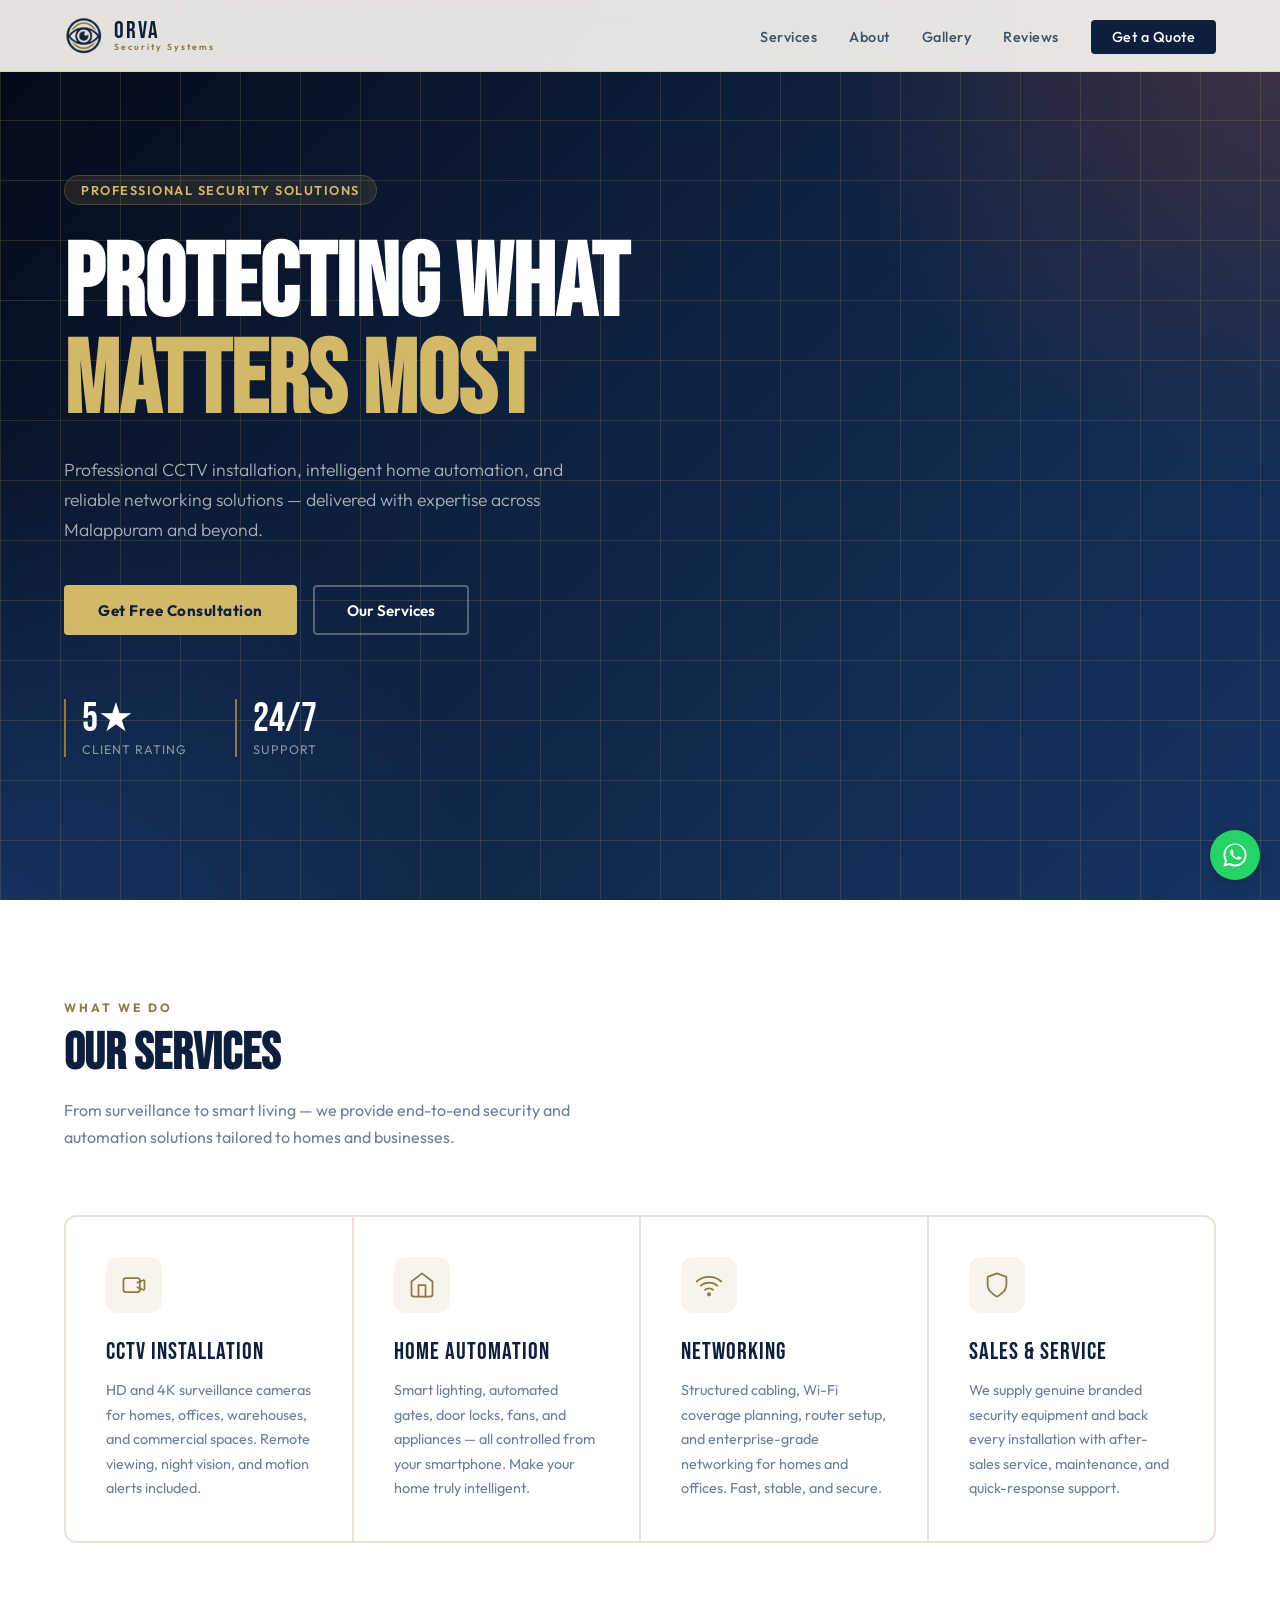
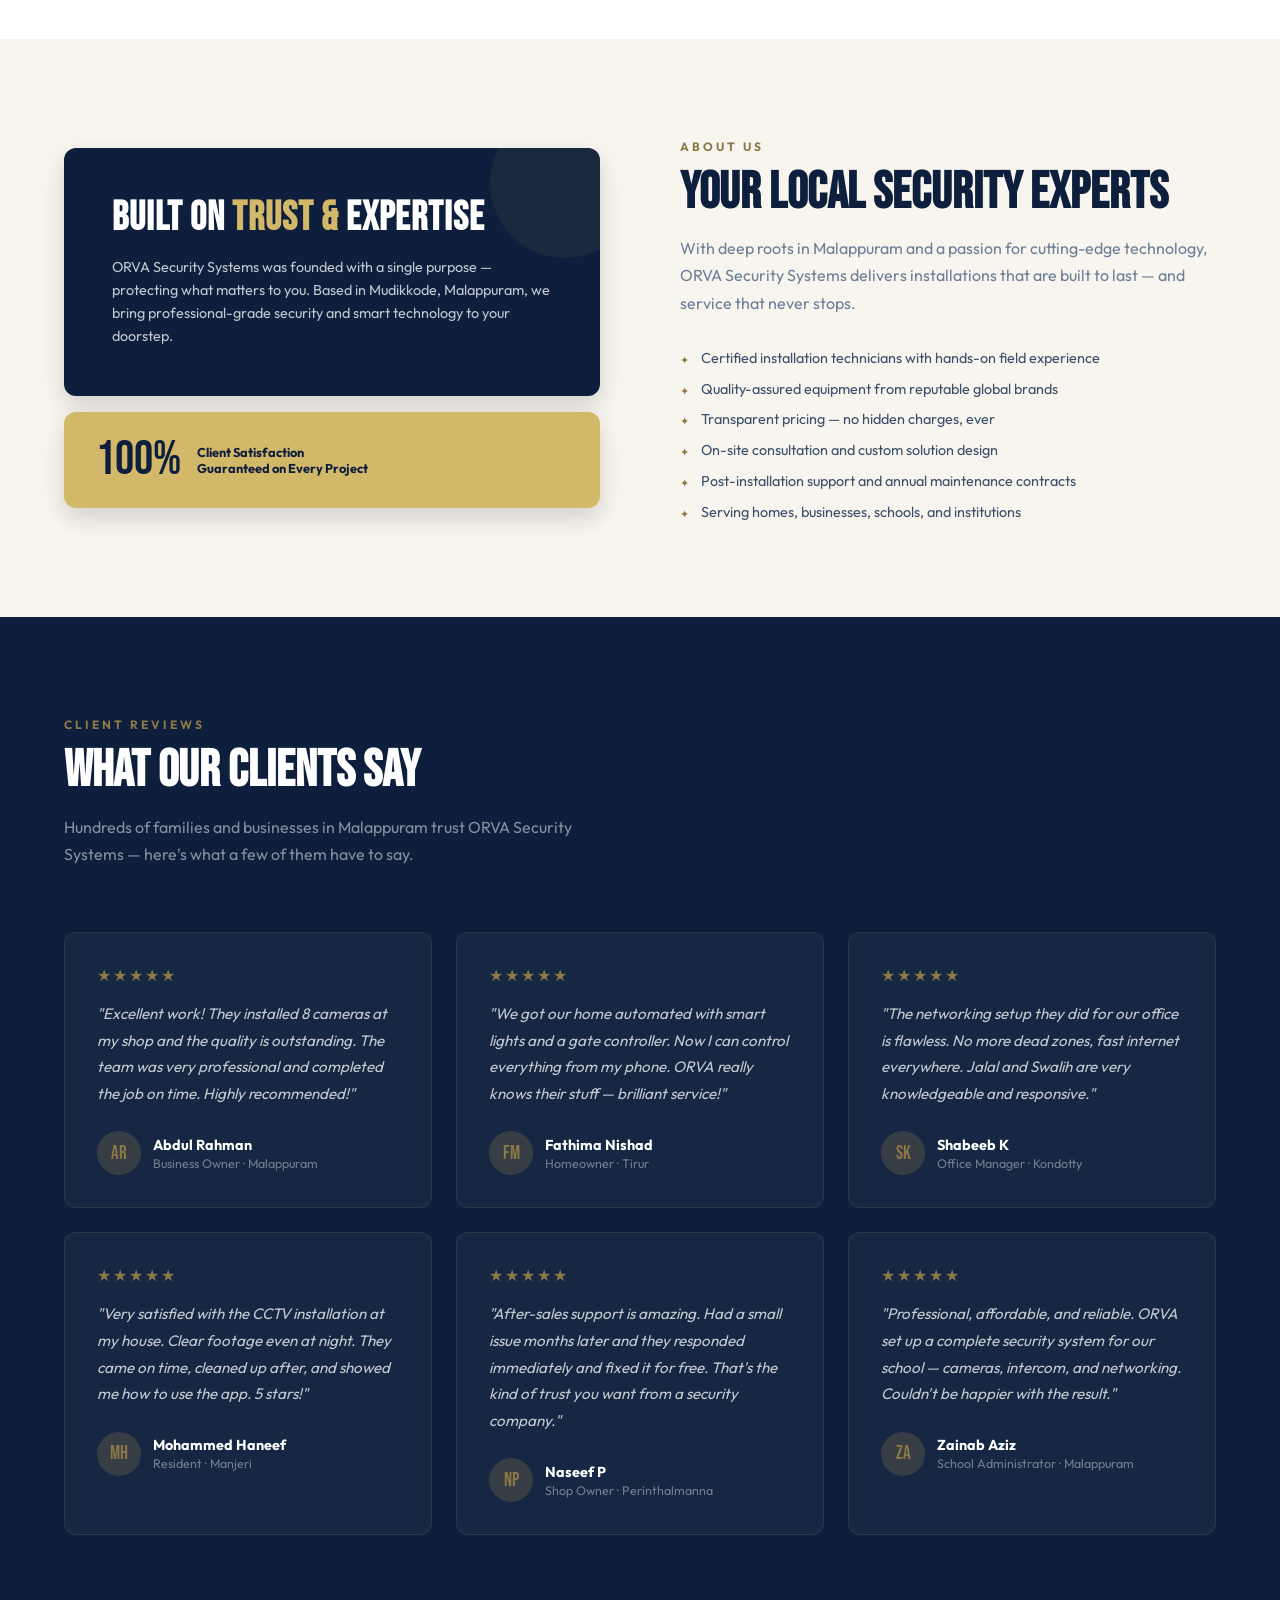
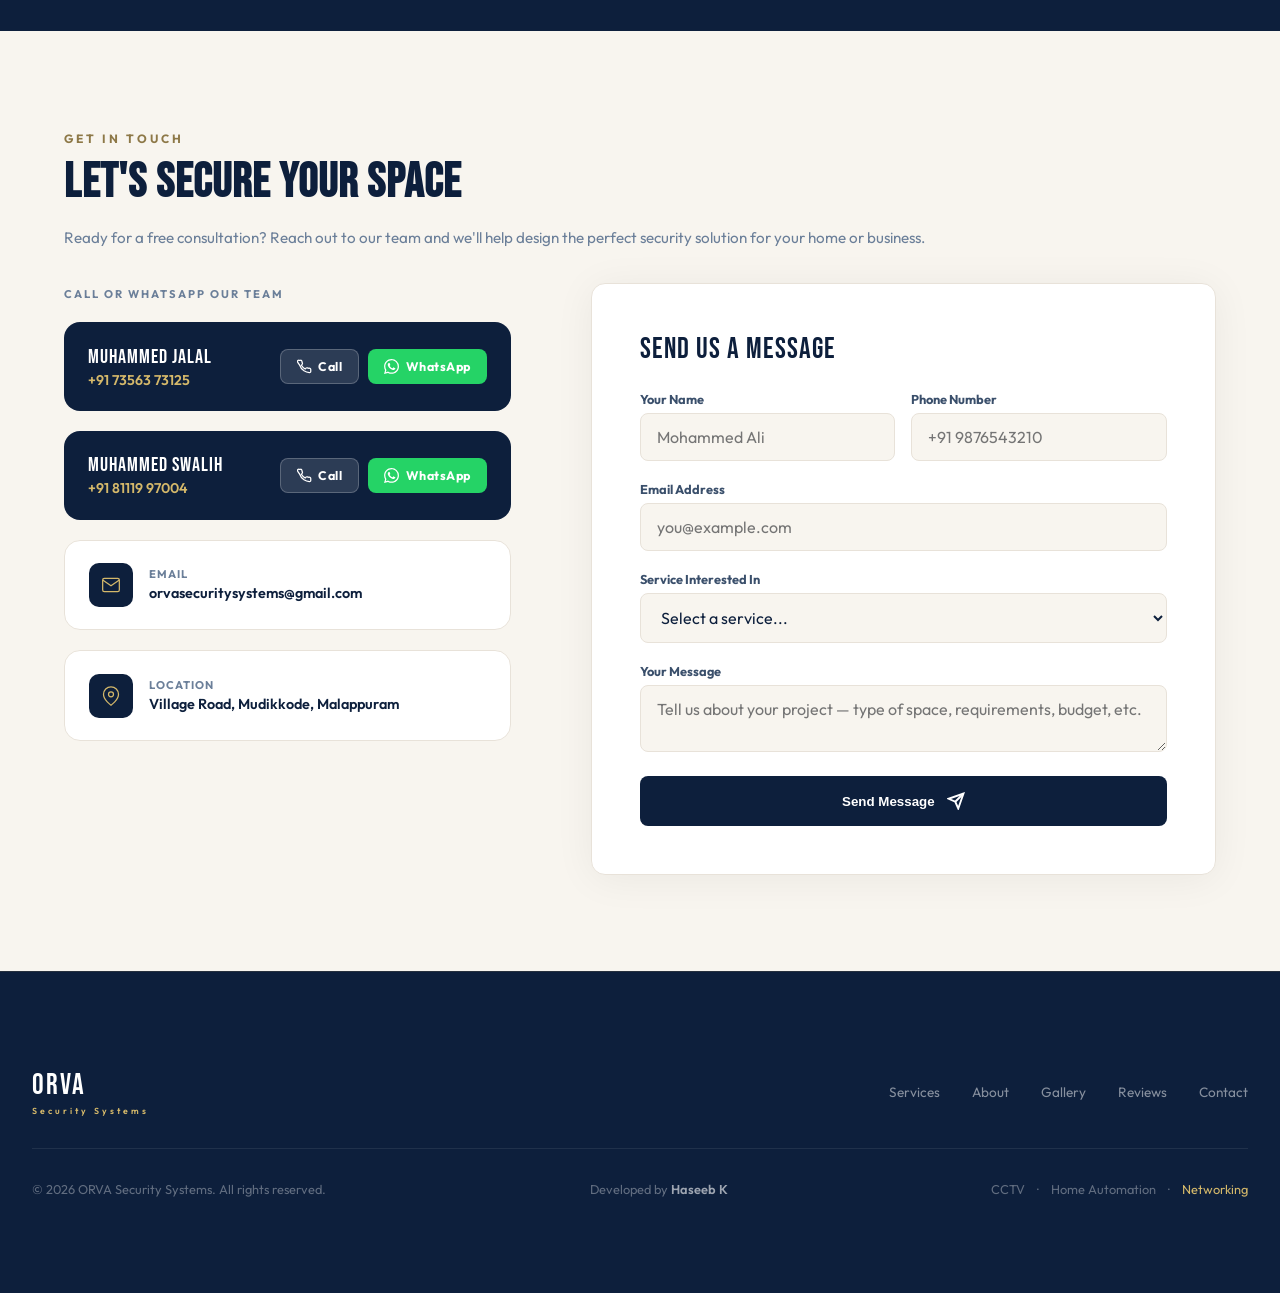
==== index.html @ 2ed6501b "gallary removed" ====
<!DOCTYPE html>
<html lang="en">
<head>
  <meta charset="UTF-8" />
  <meta name="viewport" content="width=device-width, initial-scale=1.0" />
  <title>ORVA Security Systems</title>
  <link rel="preconnect" href="https://fonts.googleapis.com" />
  <link rel="preconnect" href="https://fonts.gstatic.com" crossorigin />
  <link href="https://fonts.googleapis.com/css2?family=Bebas+Neue&family=Outfit:wght@300;400;500;600;700&display=swap" rel="stylesheet" />
  
  <meta name="author" content="Haseeb K">
  <link rel="icon" type="image/svg+xml" href="favicon.ico" />
  <link rel="stylesheet" href="style.css"/>
</head>
<body>
  <!-- ----- WHATSAPP FLOATING ICON ----- -->
  <a href="https://wa.me/917356373125" 
     class="whatsapp-float reveal reveal-right" 
     target="_blank">
  
    <!-- Text -->
    <span class="whatsapp-text">Chat on WhatsApp</span>
  
    <!-- Icon -->
    <span class="whatsapp-icon">
      <!-- WhatsApp SVG -->
      <svg viewBox="0 0 32 32" width="24" height="24">
        <path fill="white"
          d="M16 .5C7.5.5.6 7.4.6 15.9c0 2.8.7 5.5 2.1 7.9L.5 31.5l7.9-2.1c2.3 1.3 4.9 2 7.6 2 8.5 0 15.4-6.9 15.4-15.4S24.5.5 16 .5zm0 28.2c-2.4 0-4.7-.7-6.7-1.9l-.5-.3-4.7 1.3 1.3-4.6-.3-.5c-1.3-2.1-2-4.5-2-6.9C3.1 8.3 9.3 2.1 16 2.1S28.9 8.3 28.9 16 22.7 28.7 16 28.7zm7.4-9.9c-.4-.2-2.3-1.1-2.6-1.2-.3-.1-.6-.2-.8.2-.2.4-.9 1.2-1.1 1.5-.2.3-.4.3-.8.1-.4-.2-1.6-.6-3-1.9-1.1-1-1.9-2.3-2.1-2.7-.2-.4 0-.6.2-.8.2-.2.4-.4.6-.6.2-.2.3-.4.4-.6.1-.2.1-.5 0-.7-.1-.2-.8-2-1.1-2.7-.3-.7-.6-.6-.8-.6h-.7c-.2 0-.6.1-.9.5-.3.4-1.2 1.2-1.2 3 0 1.8 1.3 3.5 1.5 3.7.2.2 2.6 4 6.3 5.4.9.3 1.6.5 2.2.6.9.1 1.7.1 2.3.1.7-.1 2.3-.9 2.6-1.7.3-.8.3-1.5.2-1.7-.1-.2-.4-.3-.8-.5z"/>
      </svg>
    </span>
  
  </a>


  <!-- NAV -->
  <nav>
    <a href="#" class="nav-logo">
      <!-- ORVA Eye SVG -->
      <img src="logo.png" alt="Logo" />
      <div class="nav-brand">ORVA<span>Security Systems</span></div>
    </a>
    <ul class="nav-links">
      <li><a href="#services">Services</a></li>
      <li><a href="#about">About</a></li>
      <li><a href="#gallery">Gallery</a></li>
      <li><a href="#testimonials">Reviews</a></li>
      <li><a href="#contact" class="nav-cta">Get a Quote</a></li>
    </ul>
    <div class="hamburger" onclick="toggleMenu(this)">
      <span></span><span></span><span></span>
    </div>
  </nav>

  <!-- HERO -->
  <section class="hero">
    <div class="hero-grid-bg"></div>
    <div class="hero-content">
      <div class="hero-badge">Professional Security Solutions</div>
      <h1 class="hero-title">
        Protecting What<br><em>Matters Most</em>
      </h1>
      <p class="hero-sub">
        Professional CCTV installation, intelligent home automation, and reliable networking solutions — delivered with expertise across Malappuram and beyond.
      </p>
      <div class="hero-btns">
        <a href="#contact" class="btn-primary">Get Free Consultation</a>
        <a href="#services" class="btn-outline">Our Services</a>
      </div>
      <div class="hero-stats">
        <div class="stat">
          <div class="stat-num">5★</div>
          <div class="stat-label">Client Rating</div>
        </div>
        <div class="stat">
          <div class="stat-num">24/7</div>
          <div class="stat-label">Support</div>
        </div>
      </div>
    </div>
    <div class="hero-visual">
      <!--
      <div class="hero-eye-ring">
        <img src="logo.png" alt="Logo" />
      </div>
      -->
    </div>
  </section>

  <!-- SERVICES -->
  <section id="services">
    <div class="section-header">
      <div class="section-tag">What We Do</div>
      <h2 class="section-title">Our Services</h2>
      <p class="section-desc">From surveillance to smart living — we provide end-to-end security and automation solutions tailored to homes and businesses.</p>
    </div>
    <div class="services-grid">
      <div class="service-card reveal reveal-up">
        <div class="service-icon">
          <svg viewBox="0 0 24 24"><path d="M15 10l4.553-2.069A1 1 0 0121 8.845v6.31a1 1 0 01-1.447.894L15 14M3 8a2 2 0 012-2h10a2 2 0 012 2v8a2 2 0 01-2 2H5a2 2 0 01-2-2V8z"/></svg>
        </div>
        <div class="service-title">CCTV Installation</div>
        <p class="service-text">HD and 4K surveillance cameras for homes, offices, warehouses, and commercial spaces. Remote viewing, night vision, and motion alerts included.</p>
      </div>
      <div class="service-card reveal reveal-up">
        <div class="service-icon">
          <svg viewBox="0 0 24 24"><path d="M3 9l9-7 9 7v11a2 2 0 01-2 2H5a2 2 0 01-2-2z"/><polyline points="9 22 9 12 15 12 15 22"/></svg>
        </div>
        <div class="service-title">Home Automation</div>
        <p class="service-text">Smart lighting, automated gates, door locks, fans, and appliances — all controlled from your smartphone. Make your home truly intelligent.</p>
      </div>
      <div class="service-card reveal reveal-up">
        <div class="service-icon">
          <svg viewBox="0 0 24 24"><path d="M5 12.55a11 11 0 0114.08 0"/><path d="M1.42 9a16 16 0 0121.16 0"/><path d="M8.53 16.11a6 6 0 016.95 0"/><circle cx="12" cy="20" r="1"/></svg>
        </div>
        <div class="service-title">Networking</div>
        <p class="service-text">Structured cabling, Wi-Fi coverage planning, router setup, and enterprise-grade networking for homes and offices. Fast, stable, and secure.</p>
      </div>
      <div class="service-card reveal reveal-up">
        <div class="service-icon">
          <svg viewBox="0 0 24 24"><path d="M12 22s8-4 8-10V5l-8-3-8 3v7c0 6 8 10 8 10z"/></svg>
        </div>
        <div class="service-title">Sales & Service</div>
        <p class="service-text">We supply genuine branded security equipment and back every installation with after-sales service, maintenance, and quick-response support.</p>
      </div>
    </div>
  </section>

  <!-- ABOUT -->
  <section id="about">
    <div class="about-layout">
      <div class="about-visual">
        <div class="about-card-main reveal reveal-left">
          <h3>Built on <span>Trust &</span> Expertise</h3>
          <p>ORVA Security Systems was founded with a single purpose — protecting what matters to you. Based in Mudikkode, Malappuram, we bring professional-grade security and smart technology to your doorstep.</p>
        </div>
        <div class="about-card-accent reveal reveal-left">
          <div class="acc-num">100%</div>
          <div class="acc-label">Client Satisfaction<br>Guaranteed on Every Project</div>
        </div>
      </div>
      <div class="about-text">
        <div class="section-tag">About Us</div>
        <h2 class="section-title">Your Local Security Experts</h2>
        <p class="section-desc">With deep roots in Malappuram and a passion for cutting-edge technology, ORVA Security Systems delivers installations that are built to last — and service that never stops.</p>
        <ul class="feature-list" style="margin-top: 2rem;">
          <li>Certified installation technicians with hands-on field experience</li>
          <li>Quality-assured equipment from reputable global brands</li>
          <li>Transparent pricing — no hidden charges, ever</li>
          <li>On-site consultation and custom solution design</li>
          <li>Post-installation support and annual maintenance contracts</li>
          <li>Serving homes, businesses, schools, and institutions</li>
        </ul>
      </div>
    </div>
  </section>

  <!-- GALLERY -->
  <!--
  <section id="gallery">
    <div class="section-header">
      <div class="section-tag">Our Work</div>
      <h2 class="section-title">Project Gallery</h2>
      <p class="section-desc">A glimpse of our installations — from compact home setups to large-scale commercial deployments across Malappuram.</p>
    </div>

    <div class="gallery-filter reveal reveal-up">
      <button class="filter-btn active">All Projects</button>
      <button class="filter-btn">CCTV</button>
      <button class="filter-btn">Automation</button>
      <button class="filter-btn">Networking</button>
    </div>

    <div class="gallery-grid">

      <div class="gallery-item reveal reveal-up">
        <div class="gallery-placeholder gp-cctv">
          <svg viewBox="0 0 24 24"><path d="M15 10l4.553-2.069A1 1 0 0121 8.845v6.31a1 1 0 01-1.447.894L15 14M3 8a2 2 0 012-2h10a2 2 0 012 2v8a2 2 0 01-2 2H5a2 2 0 01-2-2V8z"/></svg>
          <span style="font-size:0.8rem;color:var(--text-light);font-weight:600">Commercial CCTV Setup</span>
        </div>
        <div class="gallery-tag">CCTV</div>
        <div class="gallery-label">Commercial Surveillance — 16-Camera Setup</div>
      </div>

      <div class="gallery-item reveal reveal-up">
        <div class="gallery-placeholder gp-auto">
          <svg viewBox="0 0 24 24"><path d="M3 9l9-7 9 7v11a2 2 0 01-2 2H5a2 2 0 01-2-2z"/><polyline points="9 22 9 12 15 12 15 22"/></svg>
          <span style="font-size:0.8rem;color:var(--text-light);font-weight:600">Smart Home</span>
        </div>
        <div class="gallery-tag">Automation</div>
        <div class="gallery-label">Smart Home Lighting & Gate Control</div>
      </div>

      <div class="gallery-item reveal reveal-up">
        <div class="gallery-placeholder gp-network">
          <svg viewBox="0 0 24 24"><path d="M5 12.55a11 11 0 0114.08 0"/><path d="M1.42 9a16 16 0 0121.16 0"/><path d="M8.53 16.11a6 6 0 016.95 0"/><circle cx="12" cy="20" r="1"/></svg>
          <span style="font-size:0.8rem;color:var(--text-light);font-weight:600">Office Networking</span>
        </div>
        <div class="gallery-tag">Networking</div>
        <div class="gallery-label">Structured LAN Cabling — Office Building</div>
      </div>

      <div class="gallery-item reveal reveal-up">
        <div class="gallery-placeholder gp-cctv">
          <svg viewBox="0 0 24 24"><path d="M15 10l4.553-2.069A1 1 0 0121 8.845v6.31a1 1 0 01-1.447.894L15 14M3 8a2 2 0 012-2h10a2 2 0 012 2v8a2 2 0 01-2 2H5a2 2 0 01-2-2V8z"/></svg>
          <span style="font-size:0.8rem;color:var(--text-light);font-weight:600">Residential CCTV</span>
        </div>
        <div class="gallery-tag">CCTV</div>
        <div class="gallery-label">Residential 4-Camera HD Installation</div>
      </div>

      <div class="gallery-item reveal reveal-up">
        <div class="gallery-placeholder gp-auto">
          <svg viewBox="0 0 24 24"><path d="M12 22s8-4 8-10V5l-8-3-8 3v7c0 6 8 10 8 10z"/></svg>
          <span style="font-size:0.8rem;color:var(--text-light);font-weight:600">Access Control</span>
        </div>
        <div class="gallery-tag">Automation</div>
        <div class="gallery-label">Biometric Access Control System</div>
      </div>

    </div>
    
    
    <p class="gallery-note reveal reveal-up">📸 More project photos coming soon — follow us for updates.</p>
    
  </section>
  -->

  <!-- TESTIMONIALS -->
  <section id="testimonials">
    <div class="section-header">
      <div class="section-tag">Client Reviews</div>
      <h2 class="section-title">What Our Clients Say</h2>
      <p class="section-desc">Hundreds of families and businesses in Malappuram trust ORVA Security Systems — here's what a few of them have to say.</p>
    </div>

    <div class="testimonials-grid">
      <div class="testimonial-card reveal reveal-up">
        <div class="stars">★★★★★</div>
        <p class="testimonial-text">"Excellent work! They installed 8 cameras at my shop and the quality is outstanding. The team was very professional and completed the job on time. Highly recommended!"</p>
        <div class="testimonial-author">
          <div class="author-avatar">AR</div>
          <div>
            <div class="author-name">Abdul Rahman</div>
            <div class="author-loc">Business Owner · Malappuram</div>
          </div>
        </div>
      </div>

      <div class="testimonial-card reveal reveal-up">
        <div class="stars">★★★★★</div>
        <p class="testimonial-text">"We got our home automated with smart lights and a gate controller. Now I can control everything from my phone. ORVA really knows their stuff — brilliant service!"</p>
        <div class="testimonial-author">
          <div class="author-avatar">FM</div>
          <div>
            <div class="author-name">Fathima Nishad</div>
            <div class="author-loc">Homeowner · Tirur</div>
          </div>
        </div>
      </div>

      <div class="testimonial-card reveal reveal-up">
        <div class="stars">★★★★★</div>
        <p class="testimonial-text">"The networking setup they did for our office is flawless. No more dead zones, fast internet everywhere. Jalal and Swalih are very knowledgeable and responsive."</p>
        <div class="testimonial-author">
          <div class="author-avatar">SK</div>
          <div>
            <div class="author-name">Shabeeb K</div>
            <div class="author-loc">Office Manager · Kondotty</div>
          </div>
        </div>
      </div>

      <div class="testimonial-card reveal reveal-up">
        <div class="stars">★★★★★</div>
        <p class="testimonial-text">"Very satisfied with the CCTV installation at my house. Clear footage even at night. They came on time, cleaned up after, and showed me how to use the app. 5 stars!"</p>
        <div class="testimonial-author">
          <div class="author-avatar">MH</div>
          <div>
            <div class="author-name">Mohammed Haneef</div>
            <div class="author-loc">Resident · Manjeri</div>
          </div>
        </div>
      </div>

      <div class="testimonial-card reveal reveal-up">
        <div class="stars">★★★★★</div>
        <p class="testimonial-text">"After-sales support is amazing. Had a small issue months later and they responded immediately and fixed it for free. That's the kind of trust you want from a security company."</p>
        <div class="testimonial-author">
          <div class="author-avatar">NP</div>
          <div>
            <div class="author-name">Naseef P</div>
            <div class="author-loc">Shop Owner · Perinthalmanna</div>
          </div>
        </div>
      </div>

      <div class="testimonial-card reveal reveal-up">
        <div class="stars">★★★★★</div>
        <p class="testimonial-text">"Professional, affordable, and reliable. ORVA set up a complete security system for our school — cameras, intercom, and networking. Couldn't be happier with the result."</p>
        <div class="testimonial-author">
          <div class="author-avatar">ZA</div>
          <div>
            <div class="author-name">Zainab Aziz</div>
            <div class="author-loc">School Administrator · Malappuram</div>
          </div>
        </div>
      </div>
    </div>
  </section>

  <!-- CONTACT -->
  <section id="contact">
    
    <div class="contact-info">
      <div class="section-tag">Get In Touch</div>
      <h2 class="section-title">Let's Secure Your Space</h2>
      <p>Ready for a free consultation? Reach out to our team and we'll help design the perfect security solution for your home or business.</p>
    </div>
    
    <div class="contact-layout">
      <div class="contact-left">

         <!-- Team card: Jalal -->
        <div class="team-label ">Call or WhatsApp Our Team</div>

        <div class="team-card reveal reveal-left">
          <div class="team-info">
            <div class="team-name">Muhammed Jalal</div>
            <div class="team-phone">+91 73563 73125</div>
          </div>
          <div class="team-actions">
            <a href="tel:+917356373125" class="btn-action btn-call" aria-label="Call Jalal">
              <!-- Phone icon -->
              <svg viewBox="0 0 24 24"><path d="M22 16.92v3a2 2 0 01-2.18 2 19.79 19.79 0 01-8.63-3.07A19.5 19.5 0 013.93 9.18 19.79 19.79 0 01.87 4.55 2 2 0 012.87 2h3a2 2 0 012 1.72c.127.96.361 1.903.7 2.81a2 2 0 01-.45 2.11L7.09 9.91a16 16 0 006 6l1.27-1.27a2 2 0 012.11-.45c.907.339 1.85.573 2.81.7A2 2 0 0122 16.92z"/></svg>
              Call
            </a>
            <a href="https://wa.me/917356373125" target="_blank" rel="noopener" class="btn-action btn-wa" aria-label="WhatsApp Jalal">
              <!-- WhatsApp icon -->
              <svg viewBox="0 0 24 24" xmlns="http://www.w3.org/2000/svg"><path d="M17.472 14.382c-.297-.149-1.758-.867-2.03-.967-.273-.099-.471-.148-.67.15-.197.297-.767.966-.94 1.164-.173.199-.347.223-.644.075-.297-.15-1.255-.463-2.39-1.475-.883-.788-1.48-1.761-1.653-2.059-.173-.297-.018-.458.13-.606.134-.133.298-.347.446-.52.149-.174.198-.298.298-.497.099-.198.05-.371-.025-.52-.075-.149-.669-1.612-.916-2.207-.242-.579-.487-.5-.669-.51-.173-.008-.371-.01-.57-.01-.198 0-.52.074-.792.372-.272.297-1.04 1.016-1.04 2.479 0 1.462 1.065 2.875 1.213 3.074.149.198 2.096 3.2 5.077 4.487.709.306 1.262.489 1.694.625.712.227 1.36.195 1.871.118.571-.085 1.758-.719 2.006-1.413.248-.694.248-1.289.173-1.413-.074-.124-.272-.198-.57-.347m-5.421 7.403h-.004a9.87 9.87 0 01-5.031-1.378l-.361-.214-3.741.982.998-3.648-.235-.374a9.86 9.86 0 01-1.51-5.26c.001-5.45 4.436-9.884 9.888-9.884 2.64 0 5.122 1.03 6.988 2.898a9.825 9.825 0 012.893 6.994c-.003 5.45-4.437 9.884-9.885 9.884m8.413-18.297A11.815 11.815 0 0012.05 0C5.495 0 .16 5.335.157 11.892c0 2.096.547 4.142 1.588 5.945L.057 24l6.305-1.654a11.882 11.882 0 005.683 1.448h.005c6.554 0 11.89-5.335 11.893-11.893a11.821 11.821 0 00-3.48-8.413z"/></svg>
              WhatsApp
            </a>
          </div>
        </div>

        <!-- Team card: Swalih -->
        <div class="team-card reveal reveal-left hover-lift">
          <div class="team-info">
            <div class="team-name">Muhammed Swalih</div>
            <div class="team-phone">+91 81119 97004</div>
          </div>
          <div class="team-actions">
            <a href="tel:+918111997004" class="btn-action btn-call" aria-label="Call Swalih">
              <svg viewBox="0 0 24 24"><path d="M22 16.92v3a2 2 0 01-2.18 2 19.79 19.79 0 01-8.63-3.07A19.5 19.5 0 013.93 9.18 19.79 19.79 0 01.87 4.55 2 2 0 012.87 2h3a2 2 0 012 1.72c.127.96.361 1.903.7 2.81a2 2 0 01-.45 2.11L7.09 9.91a16 16 0 006 6l1.27-1.27a2 2 0 012.11-.45c.907.339 1.85.573 2.81.7A2 2 0 0122 16.92z"/></svg>
              Call
            </a>
            <a href="https://wa.me/918111997004" target="_blank" rel="noopener" class="btn-action btn-wa" aria-label="WhatsApp Swalih">
              <svg viewBox="0 0 24 24" xmlns="http://www.w3.org/2000/svg"><path d="M17.472 14.382c-.297-.149-1.758-.867-2.03-.967-.273-.099-.471-.148-.67.15-.197.297-.767.966-.94 1.164-.173.199-.347.223-.644.075-.297-.15-1.255-.463-2.39-1.475-.883-.788-1.48-1.761-1.653-2.059-.173-.297-.018-.458.13-.606.134-.133.298-.347.446-.52.149-.174.198-.298.298-.497.099-.198.05-.371-.025-.52-.075-.149-.669-1.612-.916-2.207-.242-.579-.487-.5-.669-.51-.173-.008-.371-.01-.57-.01-.198 0-.52.074-.792.372-.272.297-1.04 1.016-1.04 2.479 0 1.462 1.065 2.875 1.213 3.074.149.198 2.096 3.2 5.077 4.487.709.306 1.262.489 1.694.625.712.227 1.36.195 1.871.118.571-.085 1.758-.719 2.006-1.413.248-.694.248-1.289.173-1.413-.074-.124-.272-.198-.57-.347m-5.421 7.403h-.004a9.87 9.87 0 01-5.031-1.378l-.361-.214-3.741.982.998-3.648-.235-.374a9.86 9.86 0 01-1.51-5.26c.001-5.45 4.436-9.884 9.888-9.884 2.64 0 5.122 1.03 6.988 2.898a9.825 9.825 0 012.893 6.994c-.003 5.45-4.437 9.884-9.885 9.884m8.413-18.297A11.815 11.815 0 0012.05 0C5.495 0 .16 5.335.157 11.892c0 2.096.547 4.142 1.588 5.945L.057 24l6.305-1.654a11.882 11.882 0 005.683 1.448h.005c6.554 0 11.89-5.335 11.893-11.893a11.821 11.821 0 00-3.48-8.413z"/></svg>
              WhatsApp
            </a>
          </div>
        </div>

        <div class="contact-card reveal reveal-left">
          <div class="contact-icon">
            <svg viewBox="0 0 24 24"><path d="M4 4h16c1.1 0 2 .9 2 2v12c0 1.1-.9 2-2 2H4c-1.1 0-2-.9-2-2V6c0-1.1.9-2 2-2z"/><polyline points="22,6 12,13 2,6"/></svg>
          </div>
          <div>
            <div class="contact-detail-label">Email</div>
            <div class="contact-detail-val"><a href="mailto:orvasecuritysystems@gmail.com">orvasecuritysystems@gmail.com</a></div>
          </div>
        </div>

        <div class="contact-card reveal reveal-left">
          <div class="contact-icon">
            <svg viewBox="0 0 24 24"><path d="M21 10c0 7-9 13-9 13s-9-6-9-13a9 9 0 0118 0z"/><circle cx="12" cy="10" r="3"/></svg>
          </div>
          <div>
            <div class="contact-detail-label">Location</div>
            <div class="contact-detail-val">Village Road, Mudikkode, Malappuram</div>
          </div>
        </div>
      </div>

      <div class="contact-form reveal reveal-up">
        <div class="form-title">Send Us a Message</div>
        <form id="contactForm" action="https://formspree.io/f/mqenkqpg" method="POST">
          <div class="form-row">
            <div class="form-group">
              <label>Your Name</label>
              <input type="text" name="name" placeholder="Mohammed Ali" required />
            </div>
            <div class="form-group">
              <label>Phone Number</label>
              <input type="tel" name="phone" placeholder="+91 9876543210" required />
            </div>
          </div>
          <div class="form-group">
            <label>Email Address</label>
            <input type="email" name="email" placeholder="you@example.com" />
          </div>
          <div class="form-group">
            <label>Service Interested In</label>
            <select name="service">
              <option value="">Select a service...</option>
              <option value="CCTV Installation">CCTV Installation</option>
              <option value="Home Automation">Home Automation</option>
              <option value="Networking">Networking</option>
              <option value="Sales & Service">Sales & Service</option>
              <option value="Multiple / Package">Multiple Services</option>
            </select>
          </div>
          <div class="form-group">
            <label>Your Message</label>
            <textarea name="message" placeholder="Tell us about your project — type of space, requirements, budget, etc."></textarea>
          </div>
          <button type="submit" class="form-submit">
            Send Message
            <svg viewBox="0 0 24 24"><line x1="22" y1="2" x2="11" y2="13"/><polygon points="22 2 15 22 11 13 2 9 22 2"/></svg>
          </button>
        </form>
        <div class="form-success" id="formSuccess">
          <svg viewBox="0 0 24 24"><path d="M22 11.08V12a10 10 0 11-5.93-9.14"/><polyline points="22 4 12 14.01 9 11.01"/></svg>
          <h4>Message Sent!</h4>
          <p>Thanks for reaching out. We'll get back to you within 24 hours.</p>
        </div>
      </div>
    </div>
  </section>

  <!-- FOOTER -->
  <footer>
    <div class="container"> <div class="footer-top">
        <div class="footer-logo">
          <div class="footer-brand">ORVA<span>Security Systems</span></div>
        </div>
        <div class="footer-links">
          <a href="#services">Services</a>
          <a href="#about">About</a>
          <a href="#gallery">Gallery</a>
          <a href="#testimonials">Reviews</a>
          <a href="#contact">Contact</a>
        </div>
      </div>
      <div class="footer-bottom">
        <div class="footer-copy">© 2026 ORVA Security Systems. All rights reserved.</div>
        
        <div class="footer-dev">
          Developed by <a href="https://haseeb-ops.github.io/HaseebPortfolio/" target="_blank">Haseeb K</a>
        </div>
  
        <div class="footer-tagline">CCTV &nbsp &nbsp·&nbsp &nbsp Home Automation &nbsp &nbsp·&nbsp &nbsp <span>Networking</span></div>
      </div>
    </div>
  </footer>


  <script>
    // Scroll reveal
    const observer = new IntersectionObserver((entries) => {
      entries.forEach(entry => {
        if (entry.isIntersecting) {
          entry.target.classList.add('active');
        }
      });
    }, { threshold: 0.2 });
    
    document.querySelectorAll('.reveal').forEach(el => {
      observer.observe(el);
    });


    // Formspree AJAX submit
    const form = document.getElementById('contactForm');
    form.addEventListener('submit', async function(e) {
      e.preventDefault();
      const btn = form.querySelector('.form-submit');
      btn.textContent = 'Sending...';
      btn.disabled = true;
      try {
        const res = await fetch(form.action, {
          method: 'POST',
          body: new FormData(form),
          headers: { 'Accept': 'application/json' }
        });
        if (res.ok) {
          form.style.display = 'none';
          document.getElementById('formSuccess').style.display = 'block';
        } else {
          btn.textContent = 'Failed — Try Again';
          btn.disabled = false;
        }
      } catch {
        btn.textContent = 'Error — Try Again';
        btn.disabled = false;
      }
    });
    
  
  </script>
</body>
</html>
---- style.css ----
:root {
      --navy: #0d1f3c;
      --navy-mid: #1a3358;
      --gold: #8d7847;
      --gold-light: #d4b86a;
      --cream: #f8f5ef;
      --off-white: #f0ece4;
      --gray-soft: #e8e2d9;
      --text-dark: #0d1f3c;
      --text-mid: #3a4f6b;
      --text-light: #6b7f99;
      --white: #ffffff;
    }

    * { margin: 0; padding: 0; box-sizing: border-box; }

    html { scroll-behavior: smooth; }

    body {
      font-family: 'Outfit', sans-serif;
      background: var(--cream);
      color: var(--text-dark);
      overflow-x: hidden;
    }


/* ----- WHATSAPP FLOATING ICON ----- */
.whatsapp-float {
  position: fixed;
  bottom: 20px;
  right: 20px;
  display: flex;
  align-items: center;
  text-decoration: none;
  z-index: 999;
}

/* Text (hidden initially) */
.whatsapp-text {
  background: #25D366;
  color: white;
  padding: 10px 14px;
  border-radius: 30px;
  margin-right: 10px;
  font-size: 14px;
  white-space: nowrap;

  opacity: 0;
  transform: translateX(20px);
  transition: all 0.3s ease;
}

/* Icon button */
.whatsapp-icon {
  width: 50px;
  height: 50px;
  background: #25D366;
  border-radius: 50%;
  display: flex;
  align-items: center;
  justify-content: center;
  box-shadow: 0 5px 15px rgba(0,0,0,0.2);
  transition: transform 0.3s ease;
}

/* Hover Effects */
.whatsapp-float:hover .whatsapp-text {
  opacity: 1;
  transform: translateX(0);
}

.whatsapp-float:hover .whatsapp-icon {
  transform: scale(1.1);
  animation: none
}

/* Floating Animation */
.whatsapp-icon  {
  animation: float 2s ease-in-out infinite;
}

@keyframes float {
  0%,100% { transform: translateY(0); }
  50% { transform: translateY(-5px); }
}

    /* ── NAV ── */
    nav {
      position: fixed; top: 0; left: 0; right: 0; z-index: 100;
      background: rgba(248,245,239,0.92);
      backdrop-filter: blur(12px);
      border-bottom: 1px solid rgba(181,150,74,0.2);
      padding: 0 5%;
      display: flex; align-items: center; justify-content: space-between;
      height: 72px;
    }

    .nav-logo {
      display: flex; align-items: center; gap: 10px;
      text-decoration: none;
      
    }

    .nav-logo img { width: 40px; height: 40px; }

    .nav-brand {
      font-family: 'Bebas Neue', sans-serif;
      font-size: 1.5rem;
      color: var(--navy);
      letter-spacing: 2px;
      line-height: 1;
    }
    .nav-brand span { display: block; font-size: 0.55rem; letter-spacing: 2px; color: var(--gold); font-family: 'Outfit', sans-serif; font-weight: 600; }

    .nav-links { display: flex; gap: 2rem; list-style: none; }
    .nav-links a {
      text-decoration: none; color: var(--text-mid);
      font-weight: 500; font-size: 0.9rem; letter-spacing: 0.5px;
      position: relative; transition: color 0.2s;
    }
    .nav-links a::after {
      content: ''; position: absolute; bottom: -3px; left: 0; right: 0;
      height: 2px; background: var(--gold); transform: scaleX(0);
      transition: transform 0.25s; transform-origin: left;
    }
    .nav-links a:hover { color: var(--navy); }
    .nav-links a:hover::after { transform: scaleX(1); }

    .nav-cta {
      background: var(--navy); color: var(--white) !important;
      padding: 0.5rem 1.3rem; border-radius: 4px;
      transition: background 0.2s !important;
    }
    .nav-cta:hover { background: var(--gold) !important; color: var(--navy) !important; }
    .nav-cta::after { display: none !important; }

    .hamburger { display: none; flex-direction: column; gap: 5px; cursor: pointer; }
    .hamburger span { width: 24px; height: 2px; background: var(--navy); border-radius: 2px; transition: 0.3s; }

    /* ── HERO ── */
    .hero {
      min-height: 100vh;
      background: radial-gradient(circle at top right,
        rgba(200,80,42,0.28),
        transparent 30%),
        
        radial-gradient(circle at bottom left,
        rgba(59,130,246,0.18),
        transparent 30%),
        
        linear-gradient(
        135deg,
        #040814 0%,
        #0d1f3c 40%,
        #163563 100%
        );
      display: flex; align-items: center;
      position: relative; overflow: hidden;
      padding: 6rem 5% 4rem;
    }
    @media (max-width: 768px) {
      .hero{
        background: linear-gradient( 145deg, #050b16 0%, #0d1f3c 50%, #183764 100%);}
    }

    .hero-grid-bg {
      position: absolute; inset: 0;
      background-image:
        linear-gradient(rgba(181,150,74,0.2) 1px, transparent 1px),
        linear-gradient(90deg, rgba(181,150,74,0.2) 1px, transparent 1px);
      background-size: 60px 60px;
    }


    .hero-content { position: relative; z-index: 2; max-width: 700px; }

    .hero-badge {
      display: inline-flex; align-items: center; gap: 8px;
      background: rgba(181,150,74,0.15);
      border: 1px solid rgba(181,150,74,0.3);
      padding: 6px 16px; border-radius: 50px;
      color: var(--gold-light); font-size: 0.8rem; font-weight: 600;
      letter-spacing: 1.5px; text-transform: uppercase;
      margin-bottom: 2rem;
      animation: fadeUp 0.8s 0.1s ease forwards;
    }
    /* .hero-badge::before { content: '●'; font-size: 0.5rem; } */

    .hero-title {
      font-family: 'Bebas Neue', sans-serif;
      font-size: clamp(3.5rem, 8vw, 7rem);
      line-height: 0.95;
      color: var(--white);
      margin-bottom: 1.5rem;
      animation: fadeUp 0.8s 0.25s ease forwards;
    }
    .hero-title em { color: var(--gold-light); font-style: normal; }

    .hero-sub {
      font-size: 1.1rem; color: rgba(255,255,255,0.65);
      line-height: 1.7; max-width: 520px;
      margin-bottom: 2.5rem;
      font-weight: 300;
      animation: fadeUp 0.8s 0.5s ease forwards;
    }

    .hero-btns {
      display: flex; gap: 1rem; flex-wrap: wrap;
      animation: fadeUp 0.8s 0.3s ease forwards;
    }

    .btn-primary {
      background: var(--gold-light); color: var(--navy);
      padding: 0.85rem 2rem; border-radius: 4px;
      font-weight: 700; font-size: 0.95rem; letter-spacing: 0.5px;
      text-decoration: none; transition: all 0.2s;
      border: 2px solid var(--gold-light);
    }
    .btn-primary:hover { background: transparent; color: var(--gold-light)}

    .btn-outline {
      background: transparent; color: var(--white);
      padding: 0.85rem 2rem; border-radius: 4px;
      font-weight: 600; font-size: 0.95rem;
      text-decoration: none; transition: all 0.2s;
      border: 2px solid rgba(255,255,255,0.3);
    }
    .btn-outline:hover { border-color: var(--white); }

    .hero-stats {
      display: flex; gap: 3rem; margin-top: 4rem;
    }

    .stat { border-left: 2px solid var(--gold); padding-left: 1rem; }
    .stat-num {
      font-family: 'Bebas Neue', sans-serif;
      font-size: 2.5rem; color: var(--white); line-height: 1;
    }
    .stat-label { font-size: 0.78rem; color: rgba(255,255,255,0.5); letter-spacing: 1px; text-transform: uppercase; margin-top: 3px; }
    
     .hero-grid {
    position: absolute; inset: 0;
    background-image:
      linear-gradient(rgba(197,162,83,0.04) 1px, transparent 1px),
      linear-gradient(90deg, rgba(197,162,83,0.04) 1px, transparent 1px);
    background-size: 56px 56px;
  }

    /* ── SECTION BASE ── */
    section { padding: 6rem 5%; }

    .section-tag {
      display: inline-block;
      font-size: 0.75rem; font-weight: 700; letter-spacing: 3px;
      text-transform: uppercase; color: var(--gold);
      margin-bottom: 0.75rem;
    }

    .section-title {
      font-family: 'Bebas Neue', sans-serif;
      font-size: clamp(2.2rem, 4vw, 3.5rem);
      color: var(--navy); line-height: 1.05;
      margin-bottom: 1rem;
    }

    .section-desc {
      font-size: 1rem; color: var(--text-light);
      max-width: 520px; line-height: 1.7;
    }

    .section-header { margin-bottom: 4rem; }

    /* ── SERVICES ── */
    #services { background: var(--white); }

    .services-grid {
      display: grid;
      grid-template-columns: repeat(auto-fit, minmax(280px, 1fr));
      gap: 2px;
      background: var(--gray-soft);
      border: 2px solid var(--gray-soft);
      border-radius: 12px;
      overflow: hidden;
    }

    .service-card {
      background: var(--white);
      padding: 2.5rem;
      transition: background 0.25s;
      position: relative; overflow: hidden;
    }
    
    .service-card:nth-child(1).active {
      animation-delay: 0.2s;
    }
    
    .service-card:nth-child(2).active {
      animation-delay: 0.4s;
    }
    
    .service-card:nth-child(3).active {
      animation-delay: 0.6s;
    }
    
    .service-card:nth-child(4).active {
      animation-delay: 0.8s;
    }
    @media (max-width: 768px) {
      .service-card:nth-child(1).active,
      .service-card:nth-child(2).active,
      .service-card:nth-child(3).active,
      .service-card:nth-child(4).active {
        animation-delay: 0s;
      }
    }
    .service-card::before {
      content: '';
      position: absolute; bottom: 0; left: 0; right: 0;
      height: 3px; background: var(--gold);
      transform: scaleX(0); transform-origin: left;
      transition: transform 0.3s;
    }

    .service-card:hover { background: var(--cream); }
    .service-card:hover::before { transform: scaleX(1); }

    .service-icon {
      width: 56px; height: 56px;
      background: rgba(181,150,74,0.1);
      border-radius: 12px;
      display: flex; align-items: center; justify-content: center;
      margin-bottom: 1.5rem;
      transition: background 0.25s;
    }
    .service-card:hover .service-icon { background: rgba(181,150,74,0.2); }

    .service-icon svg { width: 28px; height: 28px; stroke: var(--gold); fill: none; stroke-width: 1.5; stroke-linecap: round; stroke-linejoin: round; }

    .service-title {
      font-family: 'Bebas Neue', sans-serif;
      font-size: 1.5rem; color: var(--navy);
      letter-spacing: 1px; margin-bottom: 0.75rem;
    }

    .service-text { font-size: 0.9rem; color: var(--text-light); line-height: 1.7; }

    /* ── ABOUT ── */
#about { 
  background: var(--cream); 
  
}

.about-layout {
  display: grid; 
  /* Default to 1 column for mobile */
  grid-template-columns: 1fr; 
  gap: 3rem; 
  align-items: center;
  max-width: 1200px;
  margin: 0 auto;
}

.about-visual {
  position: relative;
  order: 2; /* Moves the visual below the text on mobile for better flow */
}

.about-card-main {
  background: var(--navy); 
  border-radius: 12px;
  box-shadow: 0 10px 25px rgba(0,0,0,0.15);
  padding: 2rem; /* Reduced padding for mobile */
  color: var(--white);
  position: relative; 
  overflow: hidden;
}

.about-card-main::before {
  content: '';
  position: absolute; top: -40px; right: -40px;
  width: 150px; height: 150px; border-radius: 50%;
  background: rgba(181,150,74,0.08);
}

.about-card-main h3 {
  font-family: 'Bebas Neue', sans-serif;
  font-size: 2rem; /* Slightly smaller for mobile */
  letter-spacing: 1px;
  margin-bottom: 1rem; 
  line-height: 1.1;
}
.about-card-main h3 span { color: var(--gold-light); }
.about-card-main p { font-size: 0.9rem; color: rgba(255,255,255,0.75); line-height: 1.6; }

.about-card-accent {
  background: var(--gold-light);
  border-radius: 12px; 
  padding: 1.25rem 1.5rem;
  box-shadow: 0 10px 25px rgba(0,0,0,0.15);
  margin-top: -1rem; /* Overlap effect for visual interest */
  margin-left: 1rem;
  margin-right: 1rem;
  display: flex; 
  align-items: center; 
  gap: 1rem;
  position: relative;
  z-index: 2;
}

.about-card-accent .acc-num {
  font-family: 'Bebas Neue', sans-serif;
  font-size: 2.5rem; 
  color: var(--navy); 
  line-height: 1;
}
.about-card-accent .acc-label { font-size: 0.8rem; font-weight: 700; color: var(--navy); }

.about-text { order: 1; } /* Text appears first on mobile */
.about-text .section-desc { max-width: 100%; margin-bottom: 1.5rem; }

.feature-list { list-style: none; display: flex; flex-direction: column; gap: 0.8rem; }
.feature-list li {
  display: flex; 
  align-items: flex-start; 
  gap: 0.75rem;
  font-size: 0.9rem; 
  color: var(--text-mid);
}
.feature-list li::before {
  content: '✦'; 
  color: var(--gold); 
  font-size: 0.7rem;
  margin-top: 4px; 
  flex-shrink: 0;
}

/* ── Tablet & Desktop Breakpoint ── */
@media (min-width: 768px) {
  
  .about-layout {
    grid-template-columns: 1fr 1fr; 
    gap: 5rem;
  }
  
  .about-visual { order: 1; }
  .about-text { order: 2; }
  
  .about-card-main { padding: 3rem; }
  .about-card-main h3 { font-size: 2.5rem; }
  
  .about-card-accent {
    margin-top: 1rem;
    margin-left: 0;
    margin-right: 0;
    padding: 1.5rem 2rem;
  }
  
  .about-card-accent .acc-num { font-size: 3rem; }
}


   /* ── GALLERY ── */
#gallery { 
  background: var(--white); 
}

.gallery-filter {
  display: flex; 
  gap: 0.5rem; 
  flex-wrap: wrap; 
  margin-bottom: 2rem;
  justify-content: flex-start;
}

.filter-btn {
  padding: 0.5rem 1rem; 
  border-radius: 50px;
  border: 1.5px solid var(--gray-soft);
  background: transparent; 
  cursor: pointer;
  font-family: 'Outfit', sans-serif;
  font-size: 0.8rem; 
  font-weight: 600; 
  color: var(--text-light);
  transition: all 0.2s;
  white-space: nowrap;
}

.filter-btn.active, .filter-btn:hover {
  background: var(--navy); 
  border-color: var(--navy); 
  color: var(--white);
}

.gallery-grid {
  display: grid;
  /* Default mobile: 1 column */
  grid-template-columns: 1fr;
  gap: 1rem;
  max-width: 1200px;
  margin: 0 auto;
}

.gallery-item {
  position: relative; 
  border-radius: 10px; 
  overflow: hidden;
  aspect-ratio: 4/3; 
  background: var(--gray-soft);
  cursor: pointer;
  transition: all 0.3s ease;
  border: 1px solid transparent;
}
.gallery-item:hover{
  border-color: rgba(181,150,74,0.4);
  box-shadow: 0 10px 30px rgba(181,150,74,0.25);
}

/* Reset the span for mobile so it doesn't break the layout */
.gallery-item:nth-child(1) { 
  grid-column: span 1; 
  aspect-ratio: 4/3; 
}

.gallery-placeholder {
  width: 100%; height: 100%;
  display: flex; flex-direction: column;
  align-items: center; justify-content: center;
  gap: 0.75rem;
  transition: all 0.3s;
}

.gallery-placeholder svg { width: 32px; height: 32px; stroke: var(--text-light); fill: none; stroke-width: 1.5; }

.gp-cctv { background: linear-gradient(135deg, #e8e2d9 0%, #d5cfc5 100%); }
.gp-network { background: linear-gradient(135deg, #e0ddd8 0%, #ccc9c2 100%); }
.gp-auto { background: linear-gradient(135deg, #dedad4 0%, #c8c3bb 100%); }

.gallery-label {
  position: absolute; bottom: 0; left: 0; right: 0;
  background: linear-gradient(to top, rgba(13,31,60,0.9), transparent);
  padding: 2.5rem 1rem 1rem;
  color: var(--white); 
  font-weight: 600; 
  font-size: 0.8rem;
  /* Visible on mobile by default for better UX, or keep your hover effect */
  transform: translateY(0); 
}

.gallery-tag {
  position: absolute; top: 0.75rem; left: 0.75rem;
  background: var(--gold); color: var(--navy);
  font-size: 0.65rem; font-weight: 700; letter-spacing: 0.5px;
  padding: 3px 8px; border-radius: 4px;
  text-transform: uppercase;
  z-index: 2;
}

/* ── Tablet View ── */
@media (min-width: 640px) {
  .gallery-grid {
    grid-template-columns: repeat(2, 1fr);
  }
  .gallery-item:nth-child(1) { 
    grid-column: span 2; 
    aspect-ratio: 16/7; 
  }
  .filter-btn { font-size: 0.85rem; padding: 0.5rem 1.25rem; }
}

/* ── Desktop View ── */
@media (min-width: 1024px) {
  .gallery-grid {
    grid-template-columns: repeat(3, 1fr);
  }
  
  .gallery-item:nth-child(1) { 
    grid-column: span 2; 
    aspect-ratio: 16/9; 
  }

  /* Bring back hover effect for desktop only */
  .gallery-label { transform: translateY(100%); transition: transform 0.3s; }
  .gallery-item:hover .gallery-label { transform: translateY(0); }
  .gallery-item:hover .gallery-placeholder { filter: brightness(0.8); }
  
  .gallery-placeholder svg { width: 36px; height: 36px; }
}

    /* ── TESTIMONIALS ── */
    #testimonials { background: var(--navy); }
    #testimonials .section-title { color: var(--white); }
    #testimonials .section-tag { color: var(--gold); }
    #testimonials .section-desc { color: rgba(255,255,255,0.5); }

    .testimonials-grid {
      display: grid; grid-template-columns: repeat(auto-fit, minmax(300px, 1fr));
      gap: 1.5rem;
    }

    .testimonial-card {
      background: rgba(255,255,255,0.04);
      border: 1px solid rgba(181,150,74,0.15);
      border-radius: 12px; padding: 2rem;
      transition: background 0.2s, border-color 0.2s;
    }
    .testimonial-card:hover {
      background: rgba(255,255,255,0.07);
      border-color: rgba(181,150,74,0.3);
    }

    .stars { color: var(--gold); font-size: 1rem; margin-bottom: 1rem; letter-spacing: 2px; }

    .testimonial-text {
      font-size: 0.95rem; color: rgba(255,255,255,0.75);
      line-height: 1.75; margin-bottom: 1.5rem;
      font-style: italic;
    }

    .testimonial-author { display: flex; align-items: center; gap: 0.75rem; }

    .author-avatar {
      width: 44px; height: 44px; border-radius: 50%;
      background: rgba(181,150,74,0.2);
      display: flex; align-items: center; justify-content: center;
      font-family: 'Bebas Neue', sans-serif; font-size: 1.2rem; color: var(--gold);
      flex-shrink: 0;
    }

    .author-name { font-weight: 700; color: var(--white); font-size: 0.9rem; }
    .author-loc { font-size: 0.78rem; color: rgba(255,255,255,0.4); margin-top: 2px; }

 /* ── CONTACT ── */
#contact {
  background: var(--cream);
}

.contact-info h2 {
  font-family: 'Bebas Neue', sans-serif;
  font-size: clamp(2rem, 5vw, 3rem);
  color: var(--navy);
  margin-bottom: 1rem;
  letter-spacing: 1px;
}

.contact-info p {
  font-size: 0.95rem;
  color: var(--text-light);
  line-height: 1.7;
  margin-bottom: 2rem;
}

/* ── LAYOUT ── */
.contact-layout {
  display: grid;
  grid-template-columns: 1fr;
  gap: 2rem;
  align-items: start;
}

@media (min-width: 992px) {
  .contact-layout {
    grid-template-columns: 1fr 1.4fr;
    gap: 5rem;
  }
}

/* ── LEFT COLUMN ── */
.contact-left {
  display: flex;
  flex-direction: column;
  gap: 1.25rem;
}

/* ── TEAM LABEL ── */
.team-label {
  font-size: 0.7rem;
  font-weight: 700;
  letter-spacing: 2px;
  text-transform: uppercase;
  color: var(--text-light);
  padding: 0.25rem 0 0.1rem;
}

/* ── TEAM CARD ── */
.team-card {
  background: var(--navy);
  border-radius: 16px;
  padding: 1.4rem 1.5rem;
  display: flex;
  align-items: center;
  justify-content: space-between;
  gap: 1rem;
  position: relative;
  transition: transform 0.3s ease, box-shadow 0.3s ease;
}

/* Stack on very small screens */
@media (max-width: 480px) {
  .team-card {
    flex-direction: column;
    align-items: flex-start;
  }

  .team-actions {
    width: 100%;
  }

  .btn-action {
    flex: 1;
    justify-content: center;
  }
}

.team-card:hover {
  transform: translateY(-6px);
  box-shadow: 0 12px 40px rgba(15, 31, 56, 0.25);
}

.team-info {
  flex: 1;
  min-width: 0;
}

.team-name {
  font-family: 'Bebas Neue', sans-serif;
  font-size: 1.25rem;
  letter-spacing: 1px;
  color: var(--white);
  margin-bottom: 2px;
}

.team-phone {
  font-size: 0.88rem;
  color: var(--gold-light);
  font-weight: 600;
}

/* ── ACTION BUTTONS ── */
.team-actions {
  display: flex;
  gap: 0.55rem;
  flex-shrink: 0;
}

.btn-action {
  display: inline-flex;
  align-items: center;
  justify-content: center;
  gap: 0.4rem;
  padding: 0.55rem 1rem;
  border-radius: 8px;
  font-family: 'Outfit', sans-serif;
  font-size: 0.78rem;
  font-weight: 700;
  letter-spacing: 0.5px;
  text-decoration: none;
  border: none;
  cursor: pointer;
  transition: filter 0.2s, transform 0.2s;
  white-space: nowrap;
}

.btn-action:hover {
  filter: brightness(1.12);
  transform: translateY(-1px);
}

.btn-action svg {
  width: 15px;
  height: 15px;
  flex-shrink: 0;
}

.btn-call {
  background: rgba(255, 255, 255, 0.13);
  color: var(--white);
  border: 1px solid rgba(255, 255, 255, 0.22);
}

.btn-call svg {
  stroke: var(--white);
  fill: none;
  stroke-width: 2;
}

.btn-wa {
  background: #25D366;
  color: var(--white);
}

.btn-wa svg {
  fill: var(--white);
  stroke: none;
}

/* ── CONTACT CARDS (email / location) ── */
.contact-card {
  background: var(--white);
  display: flex;
  align-items: center;
  gap: 1rem;
  border: 1px solid var(--gray-soft);
  border-radius: 16px;
  padding: 1.4rem 1.5rem;
  position: relative;
  transition: transform 0.3s ease, box-shadow 0.3s ease;
}

.contact-card:hover {
  transform: translateY(-6px);
  box-shadow: 0 12px 40px rgba(15, 31, 56, 0.12);
}

.contact-icon {
  width: 44px;
  height: 44px;
  border-radius: 10px;
  background: var(--navy);
  display: flex;
  align-items: center;
  justify-content: center;
  flex-shrink: 0;
}

.contact-icon svg {
  width: 20px;
  height: 20px;
  stroke: var(--gold-light);
  fill: none;
  stroke-width: 1.5;
}

.contact-detail-label {
  font-size: 0.7rem;
  font-weight: 700;
  letter-spacing: 1px;
  text-transform: uppercase;
  color: var(--text-light);
}

.contact-detail-val {
  font-size: 0.9rem;
  font-weight: 600;
  color: var(--navy);
  margin-top: 2px;
  line-height: 1.4;
  /* Prevent long email from overflowing on small screens */
  word-break: break-word;
}

.contact-detail-val a {
  color: inherit;
  text-decoration: none;
}

/* ── FORM ── */
.contact-form {
  background: var(--white);
  border-radius: 14px;
  padding: 1.5rem;
  border: 1px solid var(--gray-soft);
  box-shadow: 0 4px 40px rgba(0, 0, 0, 0.06);
}

@media (min-width: 992px) {
  .contact-form {
    padding: 3rem;
  }
}

.form-title {
  font-family: 'Bebas Neue', sans-serif;
  font-size: 1.8rem;
  color: var(--navy);
  letter-spacing: 1px;
  margin-bottom: 1.5rem;
}

.form-row {
  display: grid;
  grid-template-columns: 1fr;
  gap: 1rem;
}

@media (min-width: 992px) {
  .form-row {
    grid-template-columns: 1fr 1fr;
  }
}

.form-group {
  margin-bottom: 1.25rem;
}

.form-group label {
  display: block;
  font-size: 0.8rem;
  font-weight: 700;
  color: var(--text-mid);
  margin-bottom: 0.4rem;
}

.form-group input,
.form-group select,
.form-group textarea {
  width: 100%;
  padding: 0.8rem 1rem;
  border: 1.5px solid var(--gray-soft);
  border-radius: 8px;
  background: var(--cream);
  font-family: 'Outfit', sans-serif;
  font-size: 16px; /* prevents iOS auto-zoom */
  color: var(--navy);
  transition: all 0.25s ease;
  outline: none;
  box-sizing: border-box;
}

.form-group input:focus,
.form-group select:focus,
.form-group textarea:focus {
  border-color: var(--gold);
  box-shadow: 0 0 0 3px rgba(181, 150, 74, 0.12);
}

/* ── SUBMIT BUTTON ── */
.form-submit {
  width: 100%;
  padding: 1rem;
  background: var(--navy);
  color: var(--white);
  border: none;
  border-radius: 8px;
  cursor: pointer;
  font-weight: 700;
  display: flex;
  align-items: center;
  justify-content: center;
  gap: 0.75rem;
  transition: background 0.2s ease, transform 0.2s ease;
}

.form-submit:hover {
  transform: translateY(-2px);
  filter: brightness(1.1);
}

.form-submit svg {
  width: 18px;
  height: 18px;
  flex-shrink: 0;
  stroke: currentColor;
  fill: none;
  stroke-width: 2.5;
}

/* ── SUCCESS STATE ── */
.form-success {
  display: none;
  flex-direction: column;
  align-items: center;
  justify-content: center;
  padding: 3rem 1rem;
}

.form-success svg {
  width: 60px;
  height: 60px;
  margin-bottom: 1.5rem;
  stroke: #22c55e;
  fill: none;
  stroke-width: 1.5;
}

.form-success h4 {
  font-family: 'Bebas Neue', sans-serif;
  font-size: clamp(1.8rem, 4vw, 2rem);
  margin-bottom: 0.5rem;
  color: var(--navy);
}

.form-success p {
  color: var(--text-light);
  font-size: 0.95rem;
  text-align: center;
}


/* ── FOOTER ── */
footer {
  background: var(--navy); 
  padding: 6rem 2rem; 
  border-top: 1px solid rgba(181,150,74,0.15);
}

.footer-top {
  display: flex; 
  align-items: center; 
  justify-content: space-between;
  flex-wrap: wrap; 
  gap: 2rem;
  padding-bottom: 2rem;
  border-bottom: 1px solid rgba(255,255,255,0.08);
  margin-bottom: 2rem;
}
.footer-brand {
  font-family: 'Bebas Neue', sans-serif;
  font-size: 1.8rem; 
  color: var(--white); 
  letter-spacing: 2px;
}

.footer-brand span { 
  display: block; 
  font-size: 0.55rem; 
  letter-spacing: 3px; 
  color: var(--gold-light); 
  font-family: 'Outfit', sans-serif; 
  font-weight: 600; 
  margin-top: 2px; 
}

.footer-links { display: flex; gap: 2rem; flex-wrap: wrap; }
.footer-links a { 
  color: rgba(255,255,255,0.5); 
  text-decoration: none; 
  font-size: 0.85rem; 
  transition: color 0.2s; 
}
.footer-links a:hover { color: var(--gold-light); }

.footer-bottom {
  display: flex; 
  align-items: center; 
  justify-content: space-between;
  flex-wrap: wrap; 
  gap: 1.5rem;
}

.footer-copy, .footer-tagline, .footer-dev { 
  font-size: 0.8rem; 
  color: rgba(255,255,255,0.35); 
}

/* Developer Link Styling */
.footer-dev a {
  color: rgba(255,255,255,0.6);
  text-decoration: none;
  font-weight: 600;
  transition: color 0.3s ease;
}

.footer-dev a:hover {
  color: var(--gold-light);
}

.footer-tagline span { color: var(--gold-light); }

/* Responsive adjustments for the bottom bar */
@media (max-width: 768px) {
  .footer-bottom {
    flex-direction: column;
    align-items: flex-start; /* Keeps alignment match with previous sections */
    gap: 0.75rem;
  }
  
  .footer-top {
    flex-direction: column;
    align-items: flex-start;
  }
}




/* --- ANIMATION --- */
  @keyframes fadeUp {
  from { opacity: 0; transform: translateY(60px); }
  to   { opacity: 1; transform: translateY(0); }
}

@keyframes fadeLeft {
  from { opacity: 0; transform: translateX(-60px); }
  to   { opacity: 1; transform: translateX(0); }
}

@keyframes fadeRight {
  from { opacity: 0; transform: translateX(60px); }
  to   { opacity: 1; transform: translateX(0); }
}


.reveal {
  opacity: 0;
}

/* Different animations */
.reveal-up.active {
  animation: fadeUp 0.8s ease forwards;
}
.reveal-left.active {
  animation: fadeLeft 0.8s ease forwards;
}
.reveal-right.active {
  animation: fadeRight 0.8s ease forwards;
}

    /* ── RESPONSIVE ── */
    @media (max-width: 900px) {
      .hero{margin-top: 70px;}
      .nav-links { display: none; }
      .hero-grid-bg {
      background-image:
        linear-gradient(rgba(181,150,74,0.1) 1px, transparent 1px),
        linear-gradient(90deg, rgba(181,150,74,0.1) 1px, transparent 1px);
      }
    }
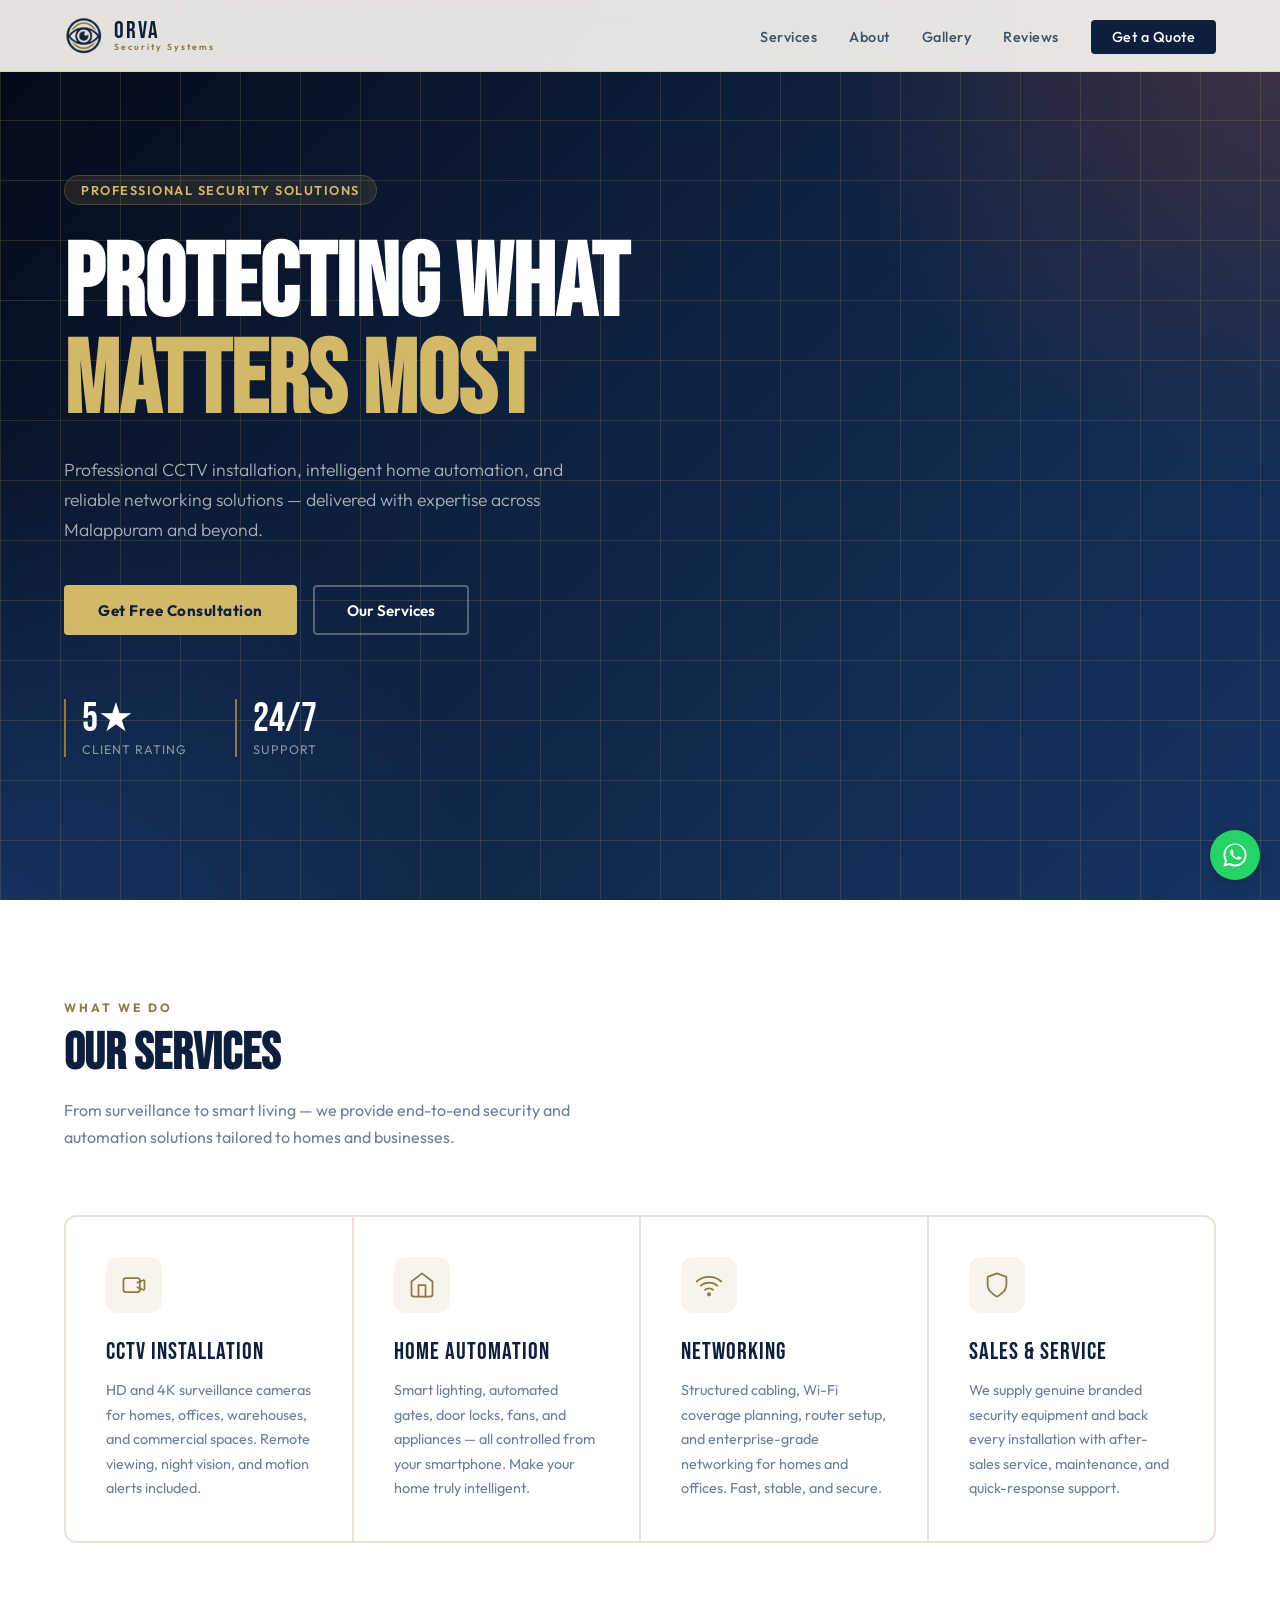
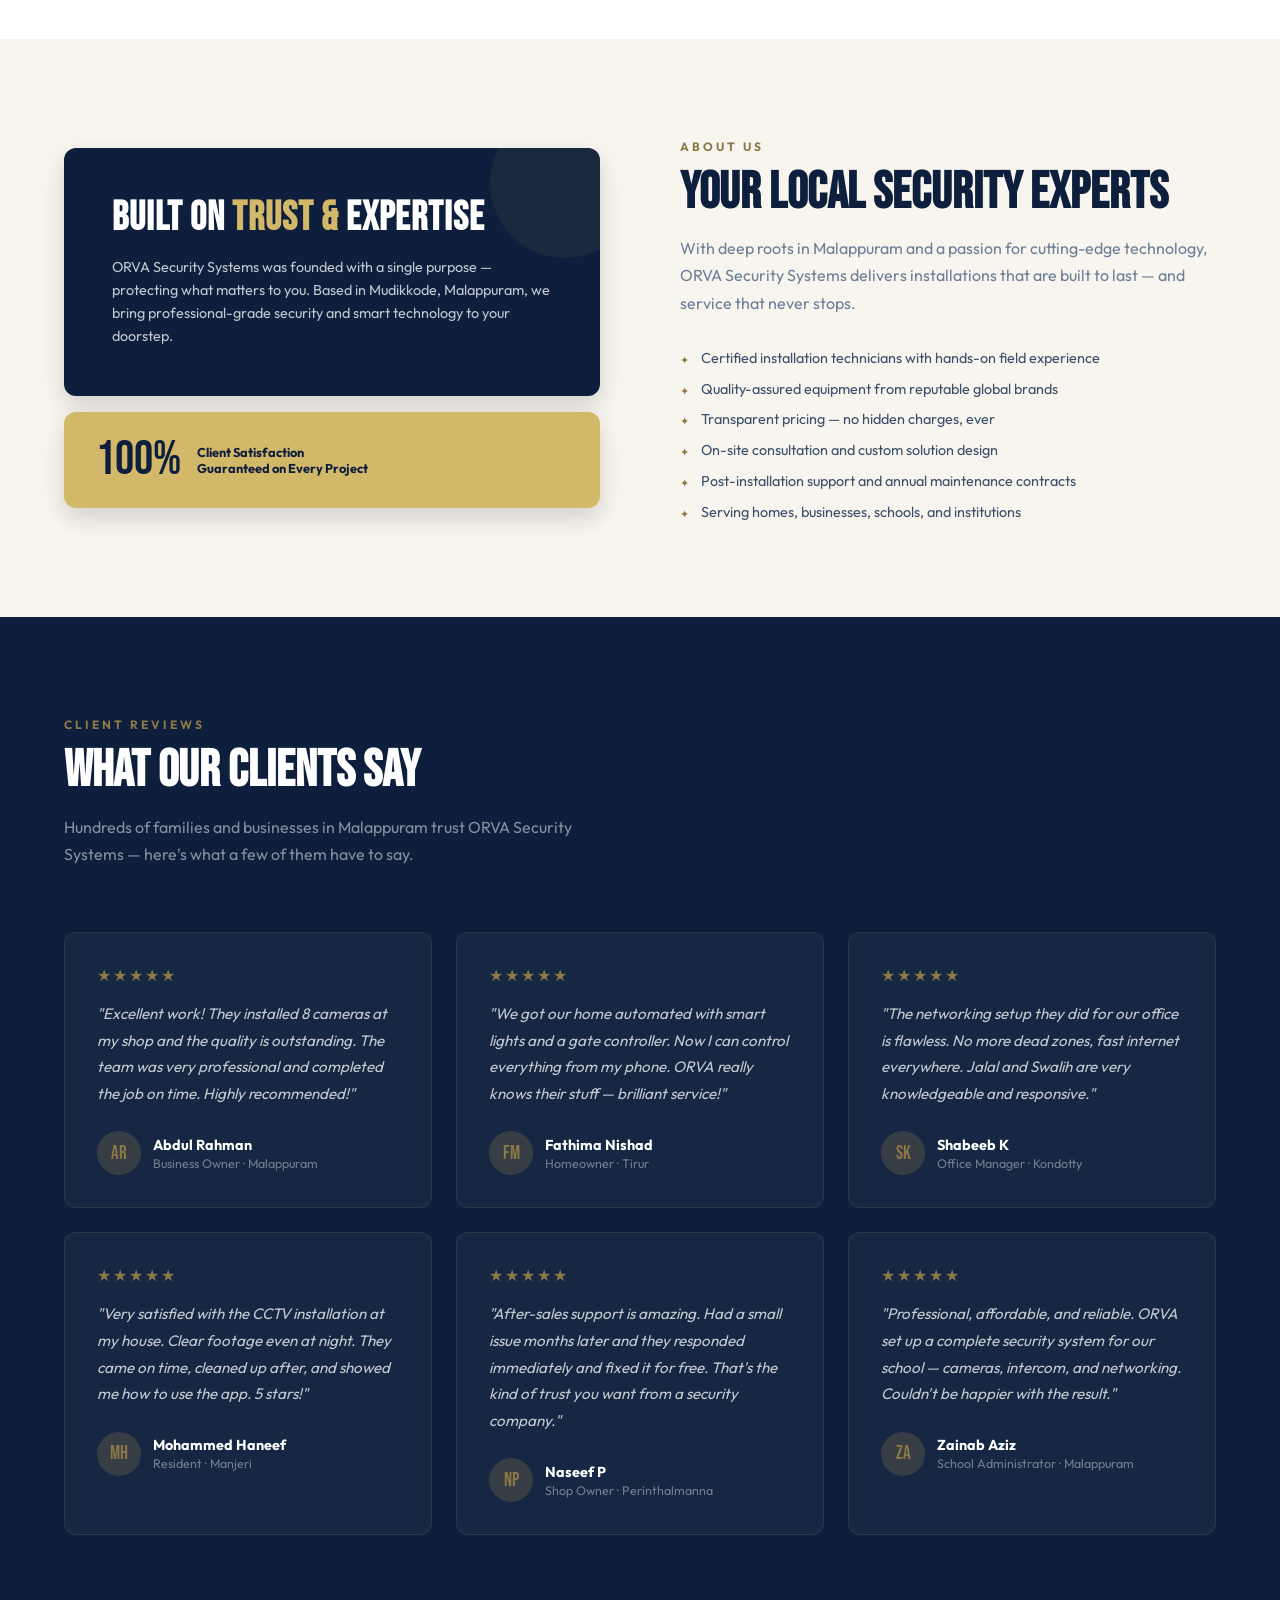
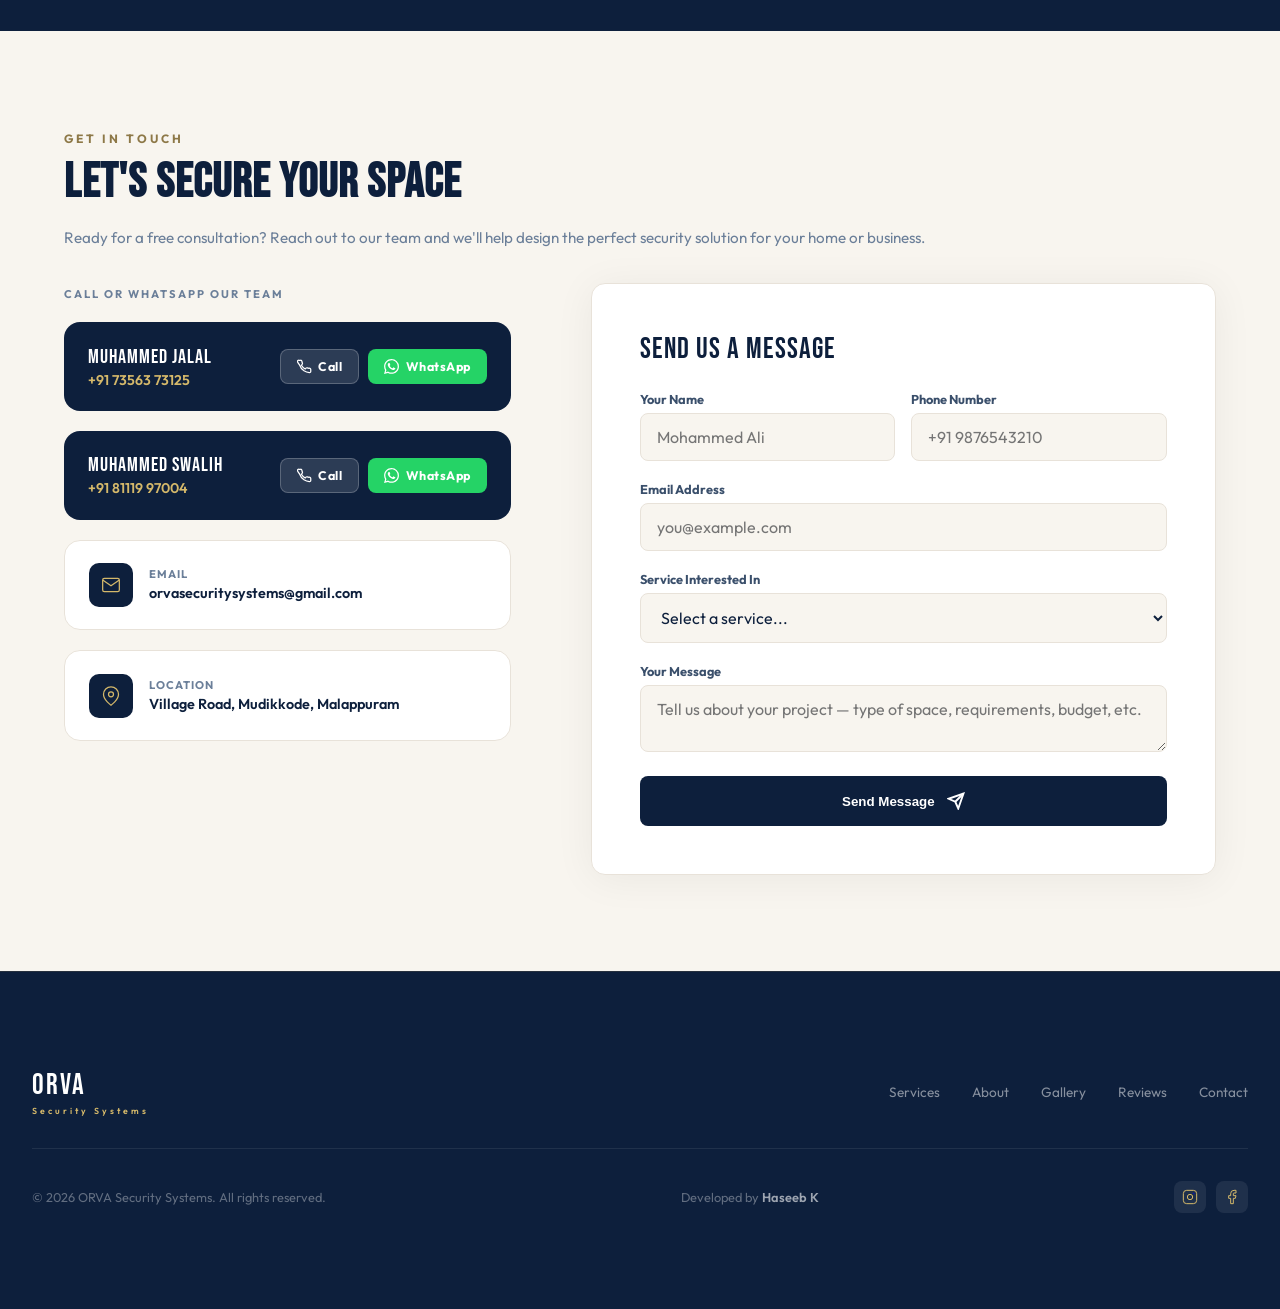
==== commit 56b94927: "added social media links in footer" ====
--- a/index.html
+++ b/index.html
@@ -14,7 +14,7 @@
 </head>
 <body>
   <!-- ----- WHATSAPP FLOATING ICON ----- -->
-  <a href="https://wa.me/917356373125" 
+  <a href="https://wa.me/918111997004" 
      class="whatsapp-float reveal reveal-right" 
      target="_blank">
   
@@ -430,10 +430,12 @@
 
   <!-- FOOTER -->
   <footer>
-    <div class="container"> <div class="footer-top">
+    <div class="container">
+      <div class="footer-top">
         <div class="footer-logo">
           <div class="footer-brand">ORVA<span>Security Systems</span></div>
         </div>
+  
         <div class="footer-links">
           <a href="#services">Services</a>
           <a href="#about">About</a>
@@ -442,14 +444,24 @@
           <a href="#contact">Contact</a>
         </div>
       </div>
+  
       <div class="footer-bottom">
         <div class="footer-copy">© 2026 ORVA Security Systems. All rights reserved.</div>
-        
+  
         <div class="footer-dev">
           Developed by <a href="https://haseeb-ops.github.io/HaseebPortfolio/" target="_blank">Haseeb K</a>
         </div>
   
-        <div class="footer-tagline">CCTV &nbsp &nbsp·&nbsp &nbsp Home Automation &nbsp &nbsp·&nbsp &nbsp <span>Networking</span></div>
+    
+        <div class="footer-social">
+          <a href="https://www.instagram.com/orvasecuritysystems" target="_blank" rel="noopener" aria-label="Instagram">
+            <svg viewBox="0 0 24 24"><rect x="2" y="2" width="20" height="20" rx="5"/><circle cx="12" cy="12" r="4"/><circle cx="17.5" cy="6.5" r="1" fill="currentColor" stroke="none"/></svg>
+          </a>
+          <a href="https://www.facebook.com/profile.php?id=61590916041344" target="_blank" rel="noopener" aria-label="Facebook">
+            <svg viewBox="0 0 24 24"><path d="M18 2h-3a5 5 0 00-5 5v3H7v4h3v8h4v-8h3l1-4h-4V7a1 1 0 011-1h3z"/></svg>
+          </a>
+        </div>
+        
       </div>
     </div>
   </footer>
--- a/style.css
+++ b/style.css
@@ -1038,11 +1038,42 @@
   gap: 1.5rem;
 }
 
-.footer-copy, .footer-tagline, .footer-dev { 
+.footer-copy, .footer-dev { 
   font-size: 0.8rem; 
   color: rgba(255,255,255,0.35); 
 }
-
+.footer-social {
+  display: flex;
+  gap: 0.6rem;
+}
+
+.footer-social a {
+  width: 32px;
+  height: 32px;
+  border-radius: 8px;
+  background: rgba(255,255,255,0.08);
+  display: flex;
+  align-items: center;
+  justify-content: center;
+  transition: background 0.3s ease, transform 0.3s ease;
+}
+
+.footer-social svg {
+  width: 16px;
+  height: 16px;
+  stroke: var(--gold-light);
+  fill: none;
+  stroke-width: 1.5;
+}
+
+.footer-social a:hover {
+  background: var(--gold);
+  transform: translateY(-3px);
+}
+
+.footer-social a:hover svg {
+  stroke: var(--navy);
+}
 /* Developer Link Styling */
 .footer-dev a {
   color: rgba(255,255,255,0.6);
@@ -1055,7 +1086,6 @@
   color: var(--gold-light);
 }
 
-.footer-tagline span { color: var(--gold-light); }
 
 /* Responsive adjustments for the bottom bar */
 @media (max-width: 768px) {
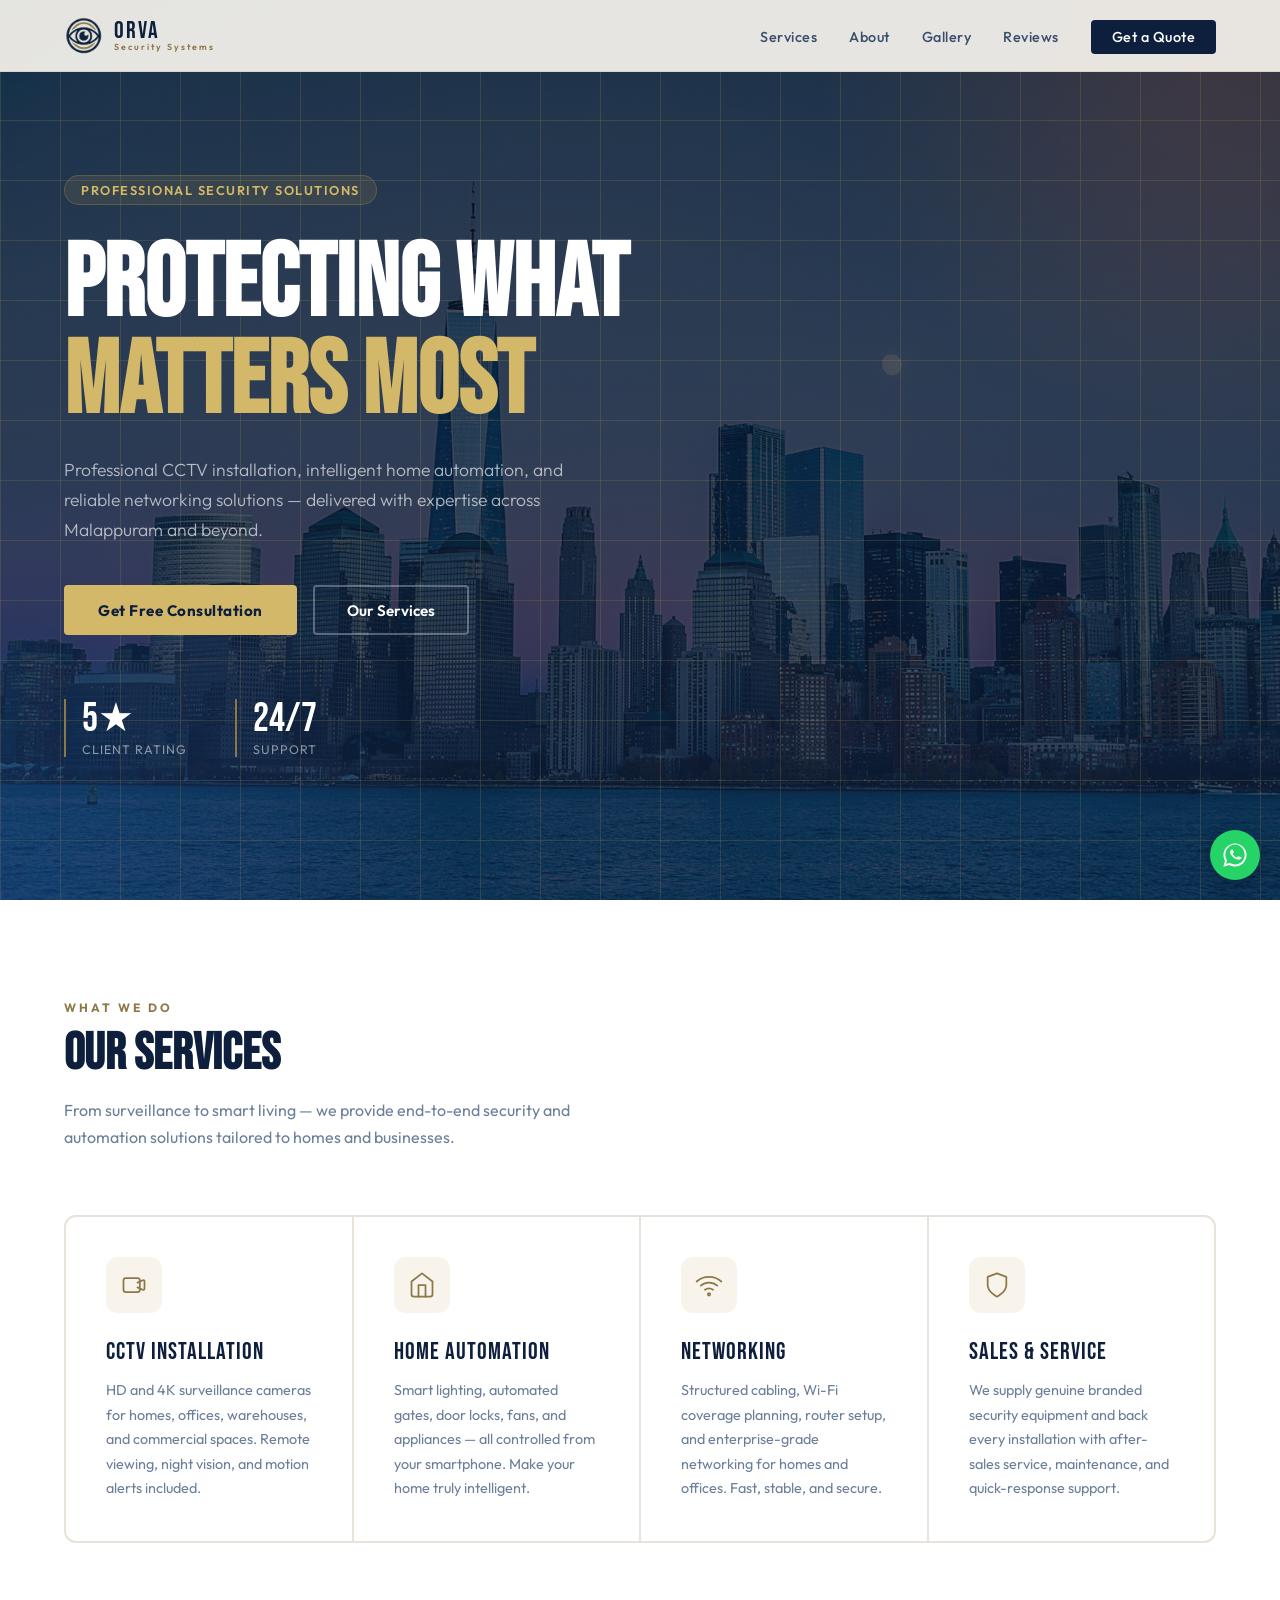
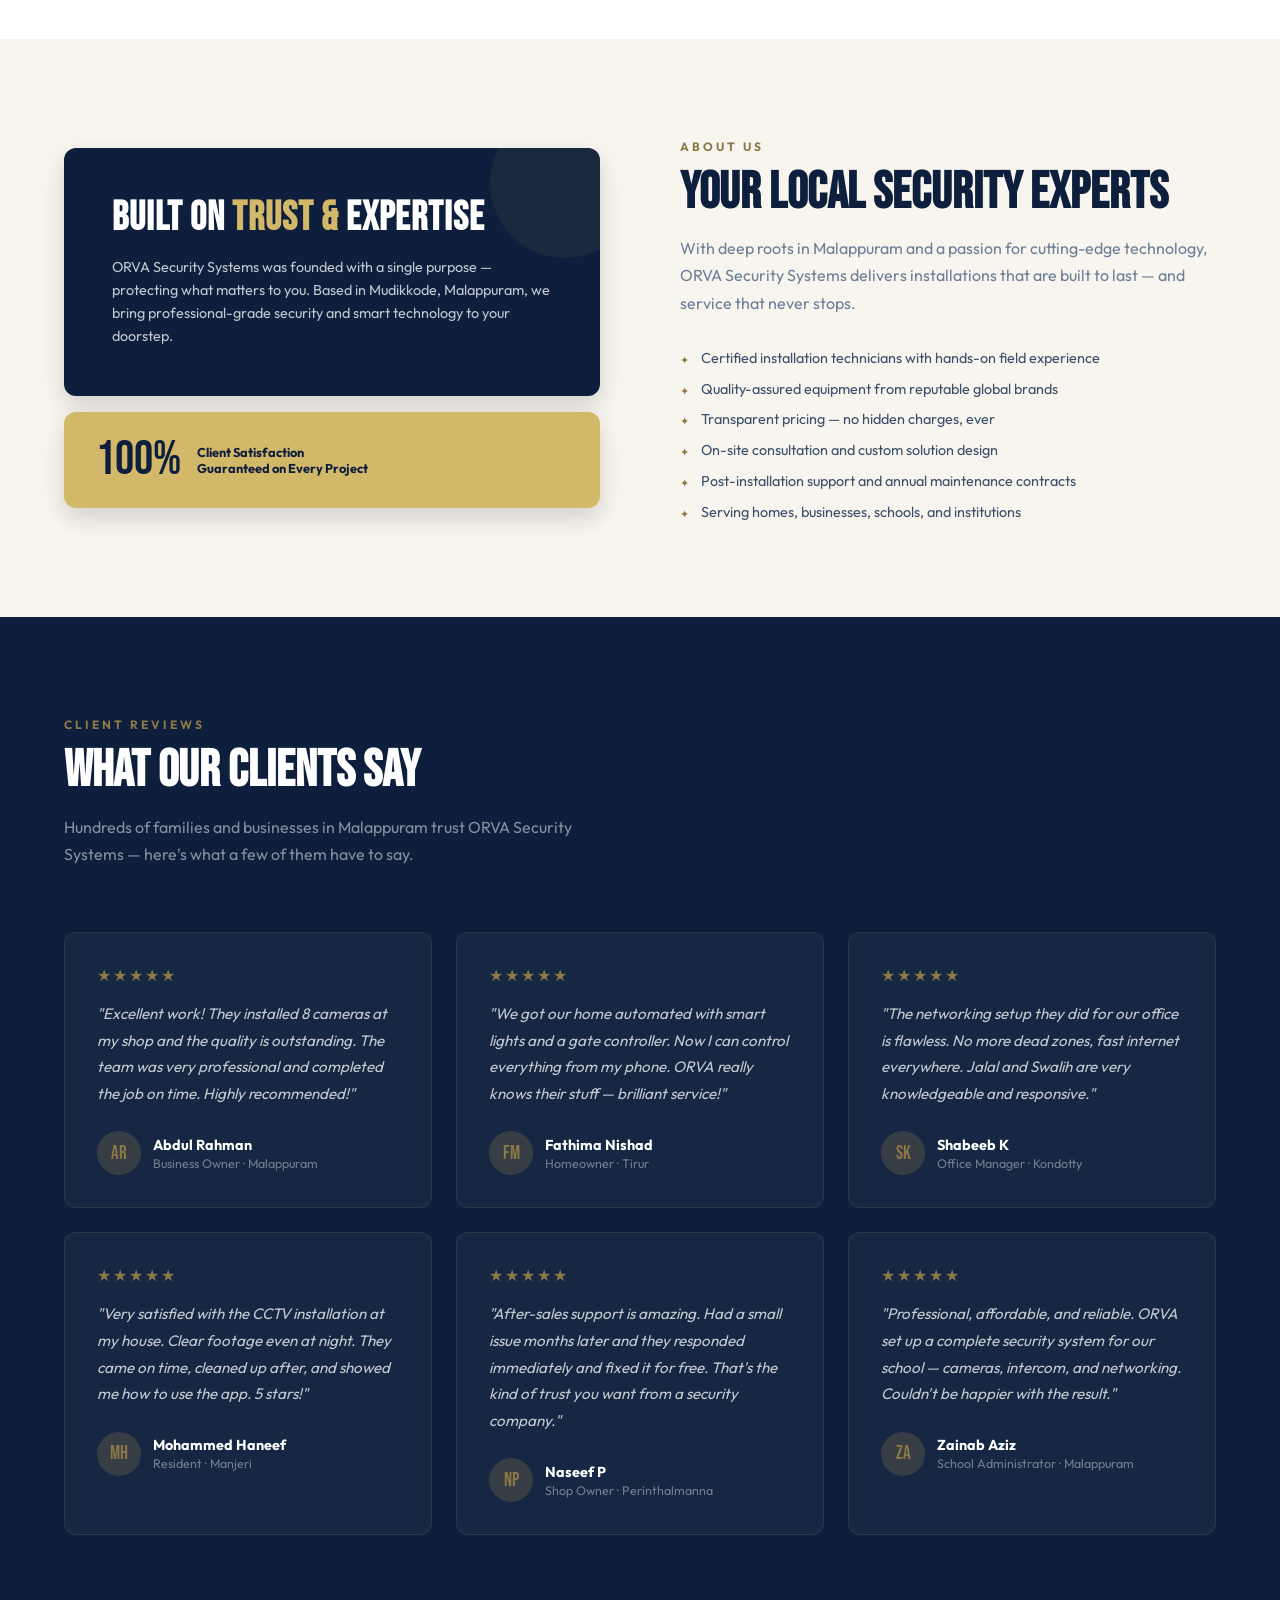
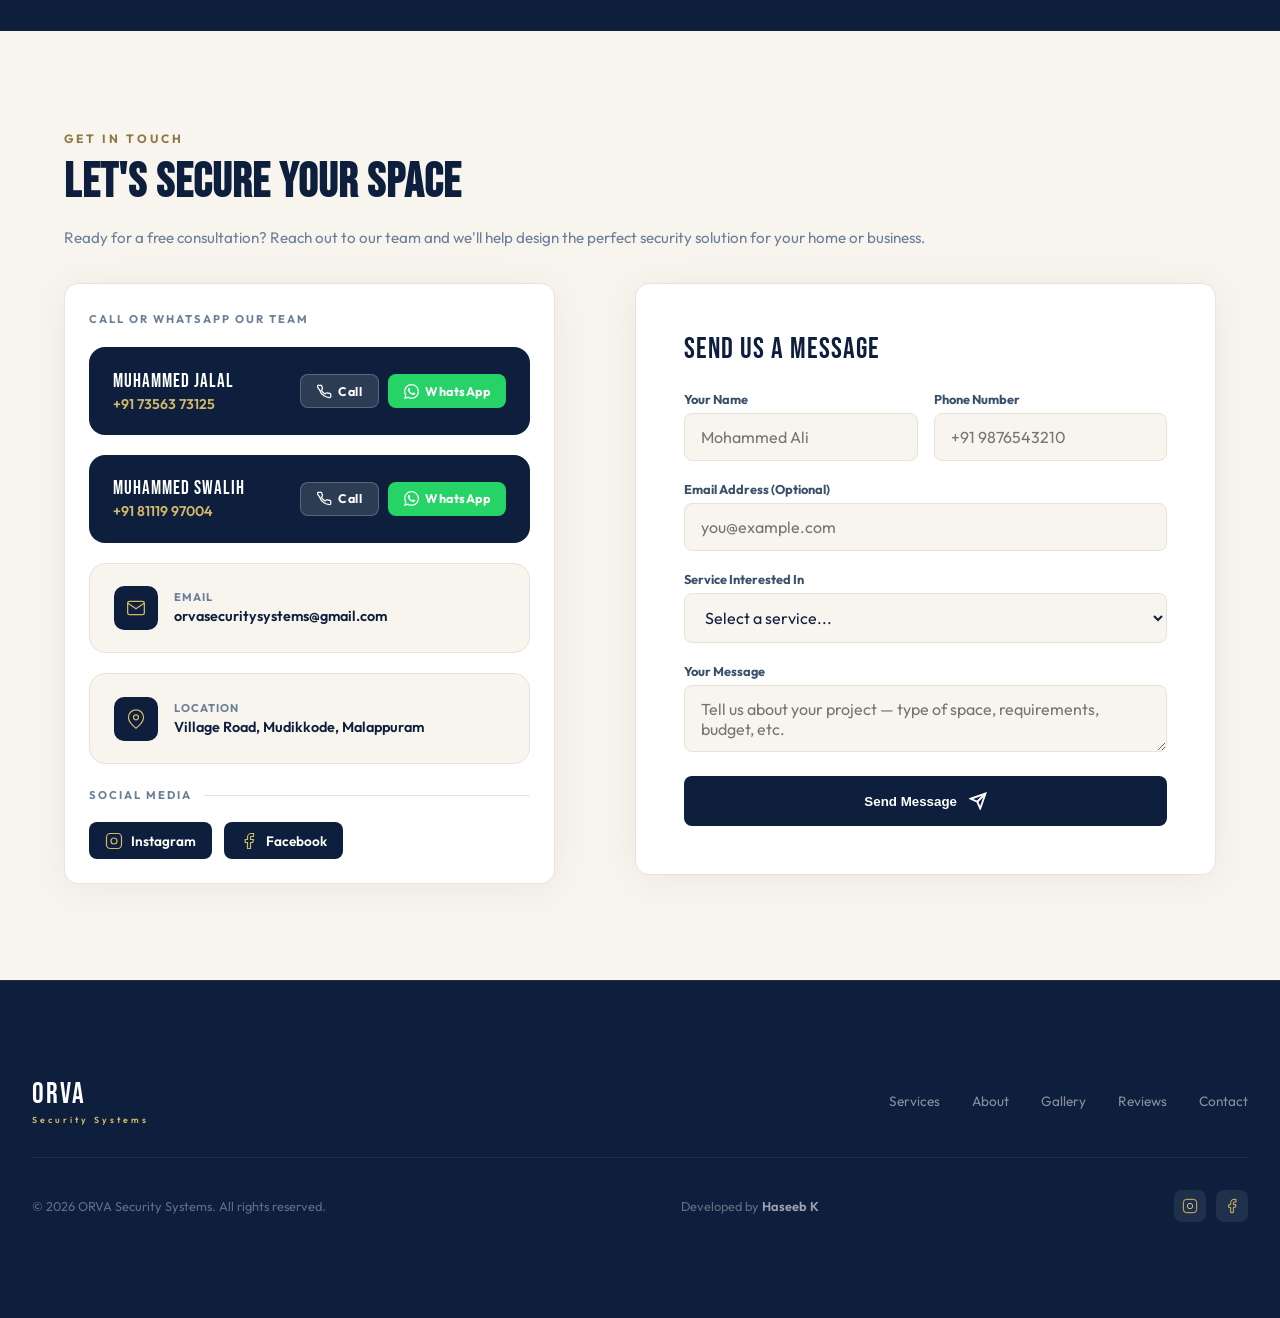
==== commit b81b3f5b: "added social icons in contact section. updated contact section a bit" ====
--- a/index.html
+++ b/index.html
@@ -320,65 +320,79 @@
     
     <div class="contact-layout">
       <div class="contact-left">
-
-         <!-- Team card: Jalal -->
-        <div class="team-label ">Call or WhatsApp Our Team</div>
-
-        <div class="team-card reveal reveal-left">
-          <div class="team-info">
-            <div class="team-name">Muhammed Jalal</div>
-            <div class="team-phone">+91 73563 73125</div>
-          </div>
-          <div class="team-actions">
-            <a href="tel:+917356373125" class="btn-action btn-call" aria-label="Call Jalal">
-              <!-- Phone icon -->
-              <svg viewBox="0 0 24 24"><path d="M22 16.92v3a2 2 0 01-2.18 2 19.79 19.79 0 01-8.63-3.07A19.5 19.5 0 013.93 9.18 19.79 19.79 0 01.87 4.55 2 2 0 012.87 2h3a2 2 0 012 1.72c.127.96.361 1.903.7 2.81a2 2 0 01-.45 2.11L7.09 9.91a16 16 0 006 6l1.27-1.27a2 2 0 012.11-.45c.907.339 1.85.573 2.81.7A2 2 0 0122 16.92z"/></svg>
-              Call
+        <div class="contact-left-card">
+      
+          <div class="team-label">Call or WhatsApp Our Team</div>
+      
+          <div class="team-card reveal reveal-left">
+            <div class="team-info">
+              <div class="team-name">Muhammed Jalal</div>
+              <div class="team-phone">+91 73563 73125</div>
+            </div>
+            <div class="team-actions">
+              <a href="tel:+917356373125" class="btn-action btn-call" aria-label="Call Jalal">
+                <svg viewBox="0 0 24 24"><path d="M22 16.92v3a2 2 0 01-2.18 2 19.79 19.79 0 01-8.63-3.07A19.5 19.5 0 013.93 9.18 19.79 19.79 0 01.87 4.55 2 2 0 012.87 2h3a2 2 0 012 1.72c.127.96.361 1.903.7 2.81a2 2 0 01-.45 2.11L7.09 9.91a16 16 0 006 6l1.27-1.27a2 2 0 012.11-.45c.907.339 1.85.573 2.81.7A2 2 0 0122 16.92z"/></svg>
+                Call
+              </a>
+              <a href="https://wa.me/917356373125" target="_blank" rel="noopener" class="btn-action btn-wa" aria-label="WhatsApp Jalal">
+                <svg viewBox="0 0 24 24" xmlns="http://www.w3.org/2000/svg"><path d="M17.472 14.382c-.297-.149-1.758-.867-2.03-.967-.273-.099-.471-.148-.67.15-.197.297-.767.966-.94 1.164-.173.199-.347.223-.644.075-.297-.15-1.255-.463-2.39-1.475-.883-.788-1.48-1.761-1.653-2.059-.173-.297-.018-.458.13-.606.134-.133.298-.347.446-.52.149-.174.198-.298.298-.497.099-.198.05-.371-.025-.52-.075-.149-.669-1.612-.916-2.207-.242-.579-.487-.5-.669-.51-.173-.008-.371-.01-.57-.01-.198 0-.52.074-.792.372-.272.297-1.04 1.016-1.04 2.479 0 1.462 1.065 2.875 1.213 3.074.149.198 2.096 3.2 5.077 4.487.709.306 1.262.489 1.694.625.712.227 1.36.195 1.871.118.571-.085 1.758-.719 2.006-1.413.248-.694.248-1.289.173-1.413-.074-.124-.272-.198-.57-.347m-5.421 7.403h-.004a9.87 9.87 0 01-5.031-1.378l-.361-.214-3.741.982.998-3.648-.235-.374a9.86 9.86 0 01-1.51-5.26c.001-5.45 4.436-9.884 9.888-9.884 2.64 0 5.122 1.03 6.988 2.898a9.825 9.825 0 012.893 6.994c-.003 5.45-4.437 9.884-9.885 9.884m8.413-18.297A11.815 11.815 0 0012.05 0C5.495 0 .16 5.335.157 11.892c0 2.096.547 4.142 1.588 5.945L.057 24l6.305-1.654a11.882 11.882 0 005.683 1.448h.005c6.554 0 11.89-5.335 11.893-11.893a11.821 11.821 0 00-3.48-8.413z"/></svg>
+                WhatsApp
+              </a>
+            </div>
+          </div>
+      
+          <div class="team-card reveal reveal-left hover-lift">
+            <div class="team-info">
+              <div class="team-name">Muhammed Swalih</div>
+              <div class="team-phone">+91 81119 97004</div>
+            </div>
+            <div class="team-actions">
+              <a href="tel:+918111997004" class="btn-action btn-call" aria-label="Call Swalih">
+                <svg viewBox="0 0 24 24"><path d="M22 16.92v3a2 2 0 01-2.18 2 19.79 19.79 0 01-8.63-3.07A19.5 19.5 0 013.93 9.18 19.79 19.79 0 01.87 4.55 2 2 0 012.87 2h3a2 2 0 012 1.72c.127.96.361 1.903.7 2.81a2 2 0 01-.45 2.11L7.09 9.91a16 16 0 006 6l1.27-1.27a2 2 0 012.11-.45c.907.339 1.85.573 2.81.7A2 2 0 0122 16.92z"/></svg>
+                Call
+              </a>
+              <a href="https://wa.me/918111997004" target="_blank" rel="noopener" class="btn-action btn-wa" aria-label="WhatsApp Swalih">
+                <svg viewBox="0 0 24 24" xmlns="http://www.w3.org/2000/svg"><path d="M17.472 14.382c-.297-.149-1.758-.867-2.03-.967-.273-.099-.471-.148-.67.15-.197.297-.767.966-.94 1.164-.173.199-.347.223-.644.075-.297-.15-1.255-.463-2.39-1.475-.883-.788-1.48-1.761-1.653-2.059-.173-.297-.018-.458.13-.606.134-.133.298-.347.446-.52.149-.174.198-.298.298-.497.099-.198.05-.371-.025-.52-.075-.149-.669-1.612-.916-2.207-.242-.579-.487-.5-.669-.51-.173-.008-.371-.01-.57-.01-.198 0-.52.074-.792.372-.272.297-1.04 1.016-1.04 2.479 0 1.462 1.065 2.875 1.213 3.074.149.198 2.096 3.2 5.077 4.487.709.306 1.262.489 1.694.625.712.227 1.36.195 1.871.118.571-.085 1.758-.719 2.006-1.413.248-.694.248-1.289.173-1.413-.074-.124-.272-.198-.57-.347m-5.421 7.403h-.004a9.87 9.87 0 01-5.031-1.378l-.361-.214-3.741.982.998-3.648-.235-.374a9.86 9.86 0 01-1.51-5.26c.001-5.45 4.436-9.884 9.888-9.884 2.64 0 5.122 1.03 6.988 2.898a9.825 9.825 0 012.893 6.994c-.003 5.45-4.437 9.884-9.885 9.884m8.413-18.297A11.815 11.815 0 0012.05 0C5.495 0 .16 5.335.157 11.892c0 2.096.547 4.142 1.588 5.945L.057 24l6.305-1.654a11.882 11.882 0 005.683 1.448h.005c6.554 0 11.89-5.335 11.893-11.893a11.821 11.821 0 00-3.48-8.413z"/></svg>
+                WhatsApp
+              </a>
+            </div>
+          </div>
+      
+          <div class="contact-card reveal reveal-left">
+            <div class="contact-icon">
+              <svg viewBox="0 0 24 24"><path d="M4 4h16c1.1 0 2 .9 2 2v12c0 1.1-.9 2-2 2H4c-1.1 0-2-.9-2-2V6c0-1.1.9-2 2-2z"/><polyline points="22,6 12,13 2,6"/></svg>
+            </div>
+            <div>
+              <div class="contact-detail-label">Email</div>
+              <div class="contact-detail-val"><a href="mailto:orvasecuritysystems@gmail.com">orvasecuritysystems@gmail.com</a></div>
+            </div>
+          </div>
+      
+          <div class="contact-card reveal reveal-left">
+            <div class="contact-icon">
+              <svg viewBox="0 0 24 24"><path d="M21 10c0 7-9 13-9 13s-9-6-9-13a9 9 0 0118 0z"/><circle cx="12" cy="10" r="3"/></svg>
+            </div>
+            <div>
+              <div class="contact-detail-label">Location</div>
+              <div class="contact-detail-val">Village Road, Mudikkode, Malappuram</div>
+            </div>
+          </div>
+      
+          <!-- Social Media -->
+          <div class="social-divider">
+            <span>Social Media</span>
+          </div>
+          <div class="social-icons">
+            <a href="https://instagram.com/yourhandle" target="_blank" rel="noopener" aria-label="Instagram" class="social-icon-btn">
+              <svg viewBox="0 0 24 24"><rect x="2" y="2" width="20" height="20" rx="5"/><circle cx="12" cy="12" r="4"/><circle cx="17.5" cy="6.5" r="1" fill="currentColor" stroke="none"/></svg>
+              <span>Instagram</span>
             </a>
-            <a href="https://wa.me/917356373125" target="_blank" rel="noopener" class="btn-action btn-wa" aria-label="WhatsApp Jalal">
-              <!-- WhatsApp icon -->
-              <svg viewBox="0 0 24 24" xmlns="http://www.w3.org/2000/svg"><path d="M17.472 14.382c-.297-.149-1.758-.867-2.03-.967-.273-.099-.471-.148-.67.15-.197.297-.767.966-.94 1.164-.173.199-.347.223-.644.075-.297-.15-1.255-.463-2.39-1.475-.883-.788-1.48-1.761-1.653-2.059-.173-.297-.018-.458.13-.606.134-.133.298-.347.446-.52.149-.174.198-.298.298-.497.099-.198.05-.371-.025-.52-.075-.149-.669-1.612-.916-2.207-.242-.579-.487-.5-.669-.51-.173-.008-.371-.01-.57-.01-.198 0-.52.074-.792.372-.272.297-1.04 1.016-1.04 2.479 0 1.462 1.065 2.875 1.213 3.074.149.198 2.096 3.2 5.077 4.487.709.306 1.262.489 1.694.625.712.227 1.36.195 1.871.118.571-.085 1.758-.719 2.006-1.413.248-.694.248-1.289.173-1.413-.074-.124-.272-.198-.57-.347m-5.421 7.403h-.004a9.87 9.87 0 01-5.031-1.378l-.361-.214-3.741.982.998-3.648-.235-.374a9.86 9.86 0 01-1.51-5.26c.001-5.45 4.436-9.884 9.888-9.884 2.64 0 5.122 1.03 6.988 2.898a9.825 9.825 0 012.893 6.994c-.003 5.45-4.437 9.884-9.885 9.884m8.413-18.297A11.815 11.815 0 0012.05 0C5.495 0 .16 5.335.157 11.892c0 2.096.547 4.142 1.588 5.945L.057 24l6.305-1.654a11.882 11.882 0 005.683 1.448h.005c6.554 0 11.89-5.335 11.893-11.893a11.821 11.821 0 00-3.48-8.413z"/></svg>
-              WhatsApp
+            <a href="https://facebook.com/yourpage" target="_blank" rel="noopener" aria-label="Facebook" class="social-icon-btn">
+              <svg viewBox="0 0 24 24"><path d="M18 2h-3a5 5 0 00-5 5v3H7v4h3v8h4v-8h3l1-4h-4V7a1 1 0 011-1h3z"/></svg>
+              <span>Facebook</span>
             </a>
           </div>
-        </div>
-
-        <!-- Team card: Swalih -->
-        <div class="team-card reveal reveal-left hover-lift">
-          <div class="team-info">
-            <div class="team-name">Muhammed Swalih</div>
-            <div class="team-phone">+91 81119 97004</div>
-          </div>
-          <div class="team-actions">
-            <a href="tel:+918111997004" class="btn-action btn-call" aria-label="Call Swalih">
-              <svg viewBox="0 0 24 24"><path d="M22 16.92v3a2 2 0 01-2.18 2 19.79 19.79 0 01-8.63-3.07A19.5 19.5 0 013.93 9.18 19.79 19.79 0 01.87 4.55 2 2 0 012.87 2h3a2 2 0 012 1.72c.127.96.361 1.903.7 2.81a2 2 0 01-.45 2.11L7.09 9.91a16 16 0 006 6l1.27-1.27a2 2 0 012.11-.45c.907.339 1.85.573 2.81.7A2 2 0 0122 16.92z"/></svg>
-              Call
-            </a>
-            <a href="https://wa.me/918111997004" target="_blank" rel="noopener" class="btn-action btn-wa" aria-label="WhatsApp Swalih">
-              <svg viewBox="0 0 24 24" xmlns="http://www.w3.org/2000/svg"><path d="M17.472 14.382c-.297-.149-1.758-.867-2.03-.967-.273-.099-.471-.148-.67.15-.197.297-.767.966-.94 1.164-.173.199-.347.223-.644.075-.297-.15-1.255-.463-2.39-1.475-.883-.788-1.48-1.761-1.653-2.059-.173-.297-.018-.458.13-.606.134-.133.298-.347.446-.52.149-.174.198-.298.298-.497.099-.198.05-.371-.025-.52-.075-.149-.669-1.612-.916-2.207-.242-.579-.487-.5-.669-.51-.173-.008-.371-.01-.57-.01-.198 0-.52.074-.792.372-.272.297-1.04 1.016-1.04 2.479 0 1.462 1.065 2.875 1.213 3.074.149.198 2.096 3.2 5.077 4.487.709.306 1.262.489 1.694.625.712.227 1.36.195 1.871.118.571-.085 1.758-.719 2.006-1.413.248-.694.248-1.289.173-1.413-.074-.124-.272-.198-.57-.347m-5.421 7.403h-.004a9.87 9.87 0 01-5.031-1.378l-.361-.214-3.741.982.998-3.648-.235-.374a9.86 9.86 0 01-1.51-5.26c.001-5.45 4.436-9.884 9.888-9.884 2.64 0 5.122 1.03 6.988 2.898a9.825 9.825 0 012.893 6.994c-.003 5.45-4.437 9.884-9.885 9.884m8.413-18.297A11.815 11.815 0 0012.05 0C5.495 0 .16 5.335.157 11.892c0 2.096.547 4.142 1.588 5.945L.057 24l6.305-1.654a11.882 11.882 0 005.683 1.448h.005c6.554 0 11.89-5.335 11.893-11.893a11.821 11.821 0 00-3.48-8.413z"/></svg>
-              WhatsApp
-            </a>
-          </div>
-        </div>
-
-        <div class="contact-card reveal reveal-left">
-          <div class="contact-icon">
-            <svg viewBox="0 0 24 24"><path d="M4 4h16c1.1 0 2 .9 2 2v12c0 1.1-.9 2-2 2H4c-1.1 0-2-.9-2-2V6c0-1.1.9-2 2-2z"/><polyline points="22,6 12,13 2,6"/></svg>
-          </div>
-          <div>
-            <div class="contact-detail-label">Email</div>
-            <div class="contact-detail-val"><a href="mailto:orvasecuritysystems@gmail.com">orvasecuritysystems@gmail.com</a></div>
-          </div>
-        </div>
-
-        <div class="contact-card reveal reveal-left">
-          <div class="contact-icon">
-            <svg viewBox="0 0 24 24"><path d="M21 10c0 7-9 13-9 13s-9-6-9-13a9 9 0 0118 0z"/><circle cx="12" cy="10" r="3"/></svg>
-          </div>
-          <div>
-            <div class="contact-detail-label">Location</div>
-            <div class="contact-detail-val">Village Road, Mudikkode, Malappuram</div>
-          </div>
+      
         </div>
       </div>
 
@@ -396,7 +410,7 @@
             </div>
           </div>
           <div class="form-group">
-            <label>Email Address</label>
+            <label>Email Address (Optional)</label>
             <input type="email" name="email" placeholder="you@example.com" />
           </div>
           <div class="form-group">
--- a/style.css
+++ b/style.css
@@ -131,37 +131,35 @@
       padding: 0.5rem 1.3rem; border-radius: 4px;
       transition: background 0.2s !important;
     }
-    .nav-cta:hover { background: var(--gold) !important; color: var(--navy) !important; }
+    .nav-cta:hover { background: var(--gold) !important; }
     .nav-cta::after { display: none !important; }
 
     .hamburger { display: none; flex-direction: column; gap: 5px; cursor: pointer; }
     .hamburger span { width: 24px; height: 2px; background: var(--navy); border-radius: 2px; transition: 0.3s; }
 
-    /* ── HERO ── */
-    .hero {
-      min-height: 100vh;
-      background: radial-gradient(circle at top right,
-        rgba(200,80,42,0.28),
-        transparent 30%),
-        
-        radial-gradient(circle at bottom left,
-        rgba(59,130,246,0.18),
-        transparent 30%),
-        
-        linear-gradient(
-        135deg,
-        #040814 0%,
-        #0d1f3c 40%,
-        #163563 100%
-        );
-      display: flex; align-items: center;
-      position: relative; overflow: hidden;
-      padding: 6rem 5% 4rem;
-    }
-    @media (max-width: 768px) {
-      .hero{
-        background: linear-gradient( 145deg, #050b16 0%, #0d1f3c 50%, #183764 100%);}
-    }
+  /* ── HERO ── */
+  .hero {
+    min-height: 100vh;
+    position: relative;
+    overflow: hidden;
+    display: flex; align-items: center;
+    padding: 6rem 5% 4rem;
+  }
+  
+  .hero::before {
+    content: '';
+    position: fixed;
+    inset: 0;
+    z-index: -1;
+    background-image:
+      radial-gradient(circle at top right, rgba(200,80,42,0.28), transparent 30%),
+      radial-gradient(circle at bottom left, rgba(59,130,246,0.18), transparent 30%),
+      linear-gradient(rgba(4,8,20,0.75), rgba(13,31,60,0.75)),
+      url('bg.jpg');
+    background-size: cover;
+    background-position: center;
+    will-change: transform;
+  }
 
     .hero-grid-bg {
       position: absolute; inset: 0;
@@ -724,7 +722,7 @@
 
 .team-name {
   font-family: 'Bebas Neue', sans-serif;
-  font-size: 1.25rem;
+  font-size: 1.2rem;
   letter-spacing: 1px;
   color: var(--white);
   margin-bottom: 2px;
@@ -796,21 +794,17 @@
 
 /* ── CONTACT CARDS (email / location) ── */
 .contact-card {
-  background: var(--white);
+  background: var(--cream);
   display: flex;
   align-items: center;
   gap: 1rem;
-  border: 1px solid var(--gray-soft);
+  border: 1.5px solid var(--gray-soft);
   border-radius: 16px;
   padding: 1.4rem 1.5rem;
   position: relative;
   transition: transform 0.3s ease, box-shadow 0.3s ease;
 }
 
-.contact-card:hover {
-  transform: translateY(-6px);
-  box-shadow: 0 12px 40px rgba(15, 31, 56, 0.12);
-}
 
 .contact-icon {
   width: 44px;
@@ -852,6 +846,102 @@
 .contact-detail-val a {
   color: inherit;
   text-decoration: none;
+}
+
+.contact-left-card {
+  background: var(--white);
+  border-radius: 14px;
+  padding: 1.5rem;
+  border: 1px solid var(--gray-soft);
+  box-shadow: 0 4px 40px rgba(0, 0, 0, 0.06);
+  display: flex;
+  flex-direction: column;
+  gap: 1.25rem;
+}
+
+@media (min-width: 992px) {
+  .contact-layout {
+    grid-template-columns: 1.1fr 1.3fr;
+    gap: 5rem;
+  }
+}
+
+/* tighten inner cards since outer card already has padding */
+.contact-left-card .team-card {
+  border: none;
+  box-shadow: none;
+}
+
+/* ── SOCIAL DIVIDER ── */
+.social-divider {
+  display: flex;
+  align-items: center;
+  gap: 0.75rem;
+  margin-top: 0.25rem;
+}
+
+.social-divider span {
+  font-size: 0.7rem;
+  font-weight: 700;
+  letter-spacing: 2px;
+  text-transform: uppercase;
+  color: var(--text-light);
+  white-space: nowrap;
+}
+
+.social-divider::after {
+  content: "";
+  flex: 1;
+  height: 1px;
+  background: var(--gray-soft);
+}
+
+.social-icons {
+  display: flex;
+  gap: 0.75rem;
+  flex-wrap: wrap;
+}
+
+.social-icon-btn {
+  display: inline-flex;
+  align-items: center;
+  gap: 0.5rem;
+  padding: 0.6rem 1rem;
+  border-radius: 8px;
+  background: var(--navy);
+  transition: transform 0.25s ease, background 0.25s ease;
+  text-decoration: none;
+}
+
+.social-icon-btn svg {
+  width: 18px;
+  height: 18px;
+  fill: none;
+  stroke: var(--gold-light);
+  stroke-width: 1.6;
+  flex-shrink: 0;
+}
+
+.social-icon-btn span {
+  font-family: 'Outfit', sans-serif;
+  font-size: 0.85rem;
+  font-weight: 600;
+  color: var(--white);
+  white-space: nowrap;
+  transition: color 0.25s ease;
+}
+
+.social-icon-btn:hover {
+  background: var(--gold);
+  transform: translateY(-3px);
+}
+
+.social-icon-btn:hover svg {
+  stroke: var(--navy);
+}
+
+.social-icon-btn:hover span {
+  color: var(--navy);
 }
 
 /* ── FORM ── */
@@ -1146,3 +1236,6 @@
         linear-gradient(90deg, rgba(181,150,74,0.1) 1px, transparent 1px);
       }
     }
+
+
+
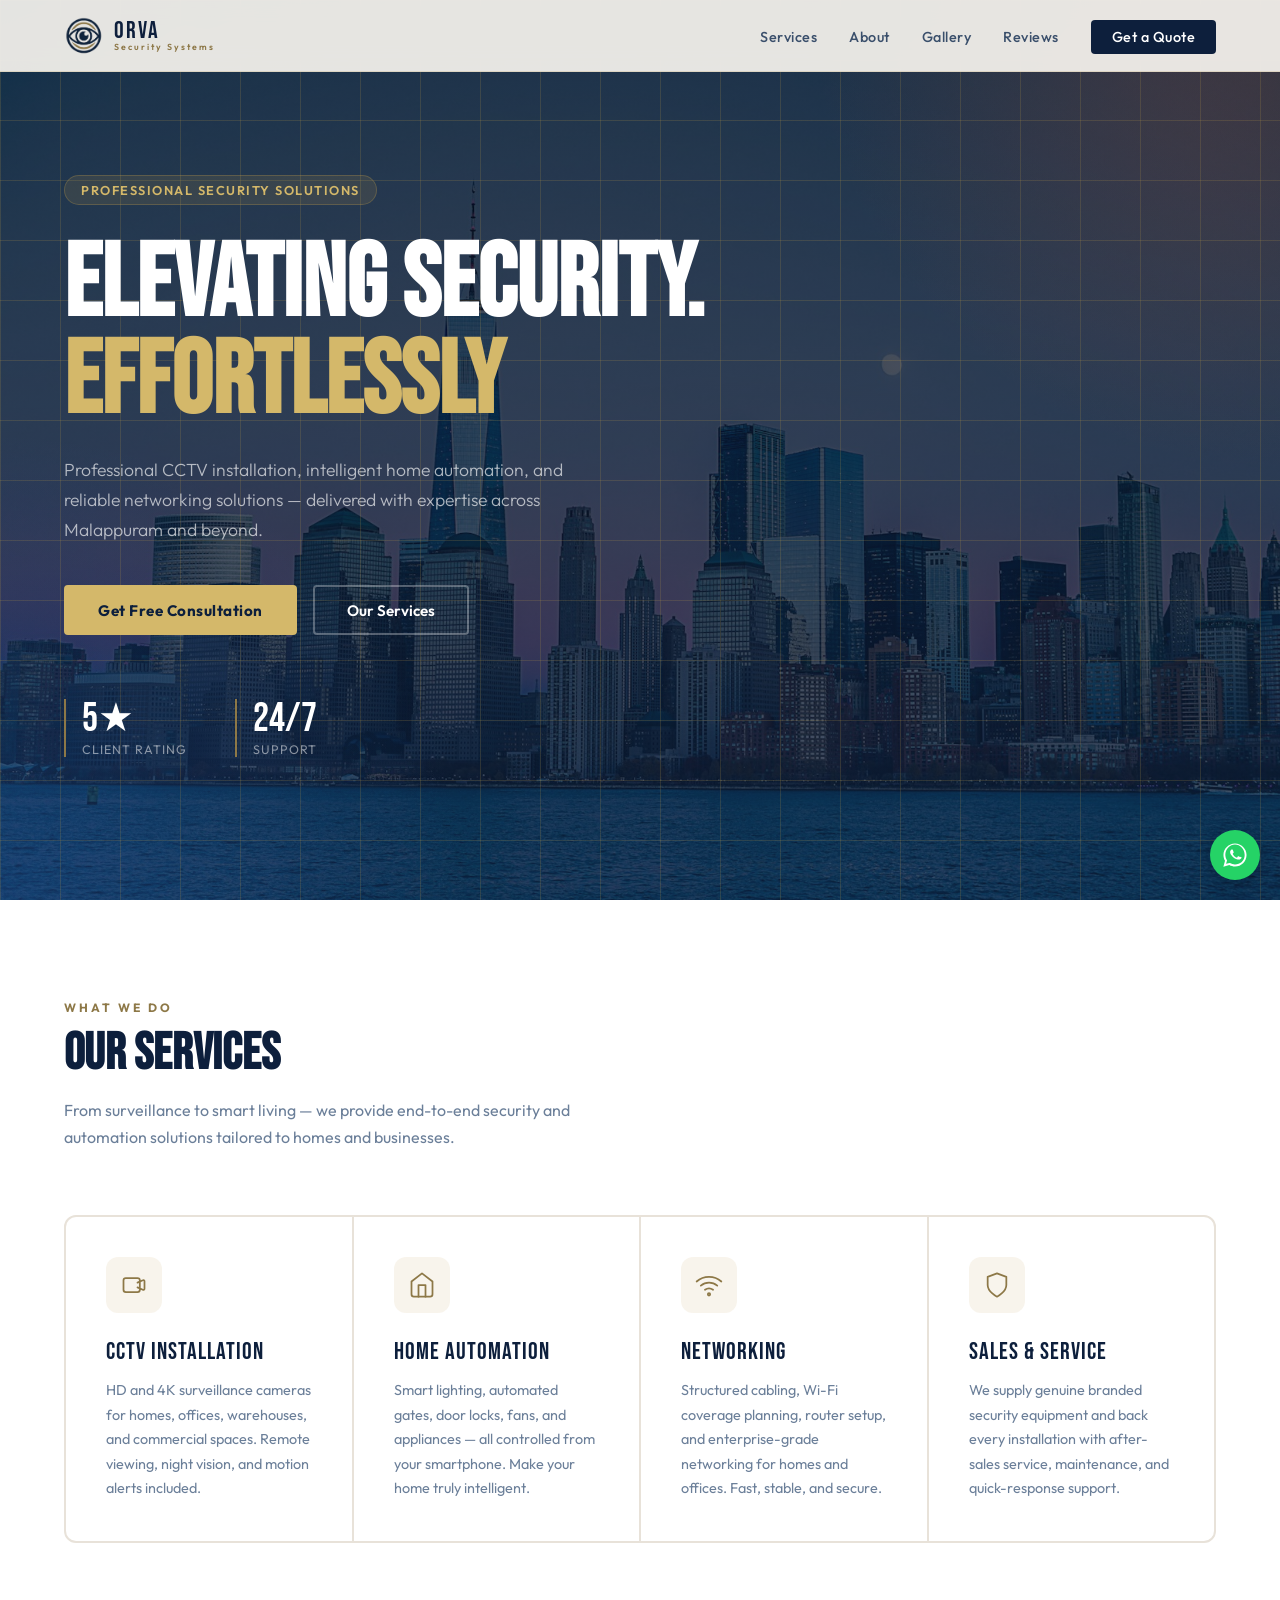
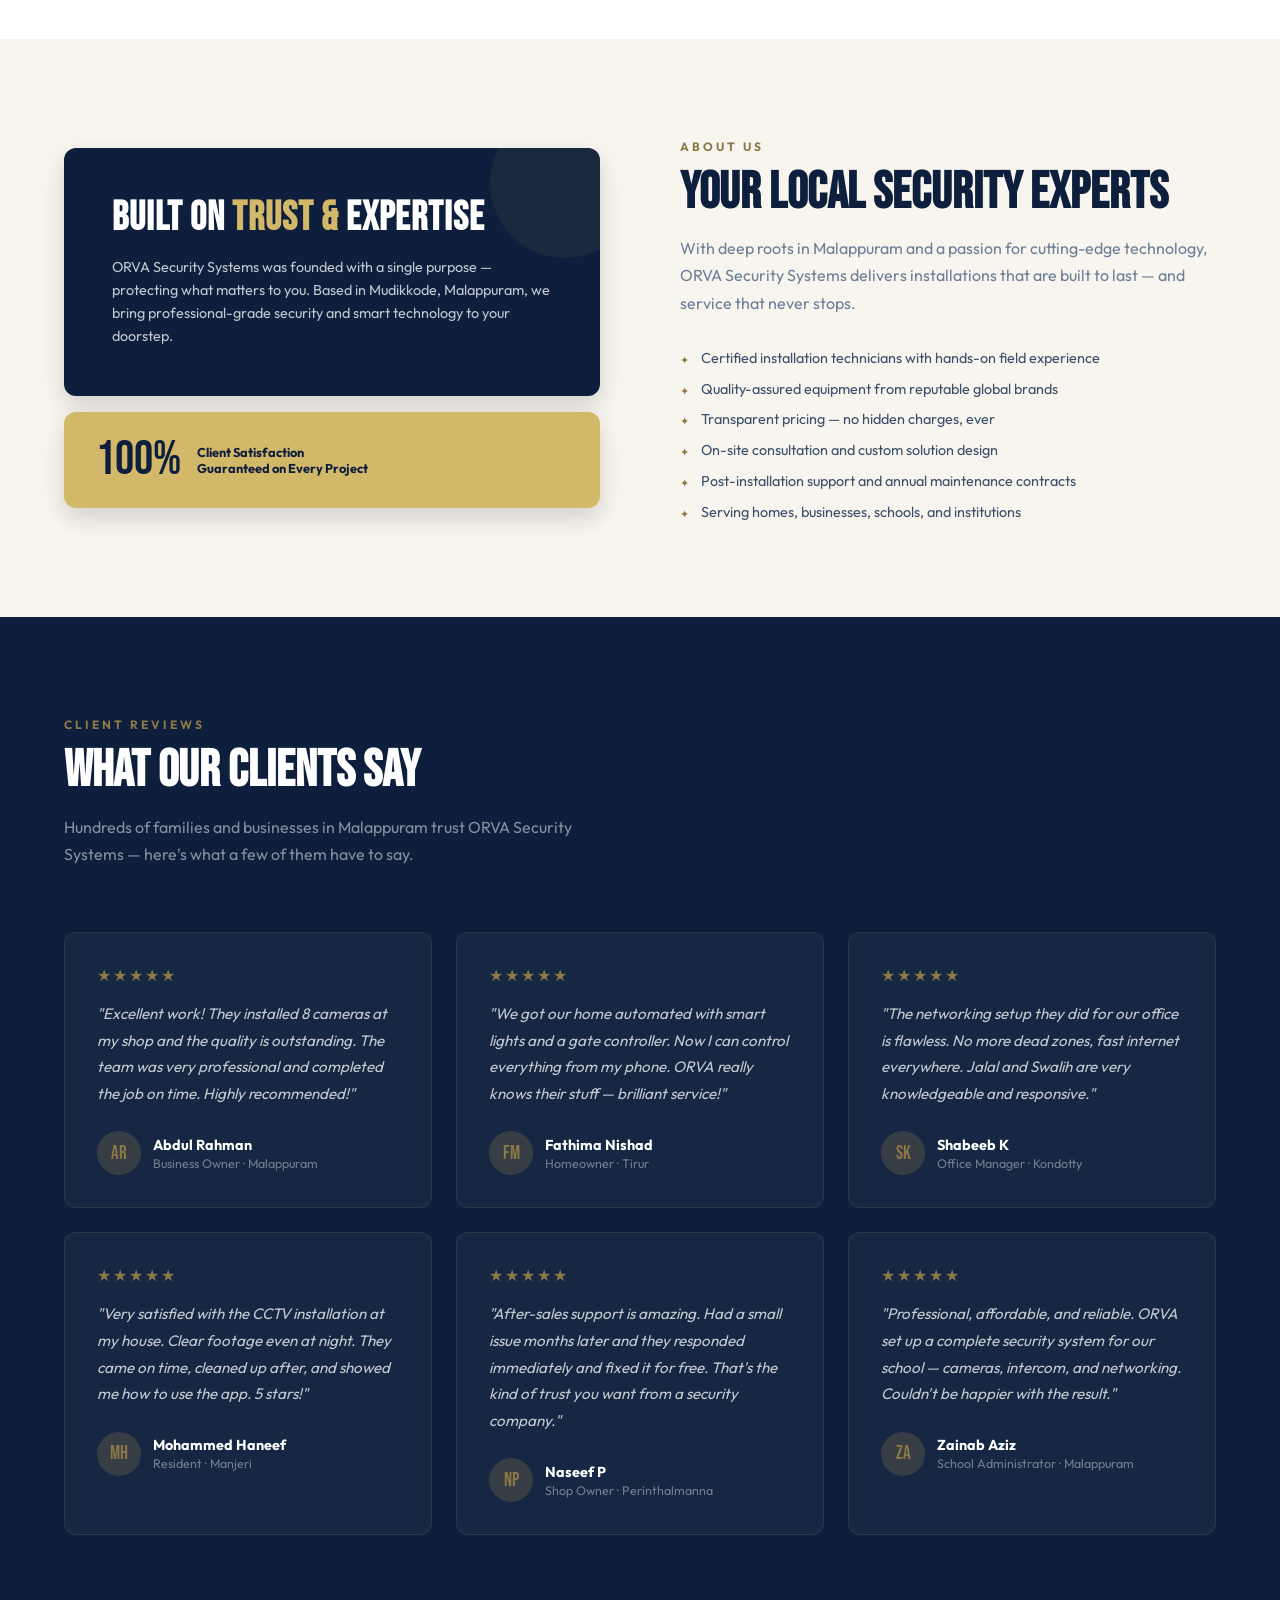
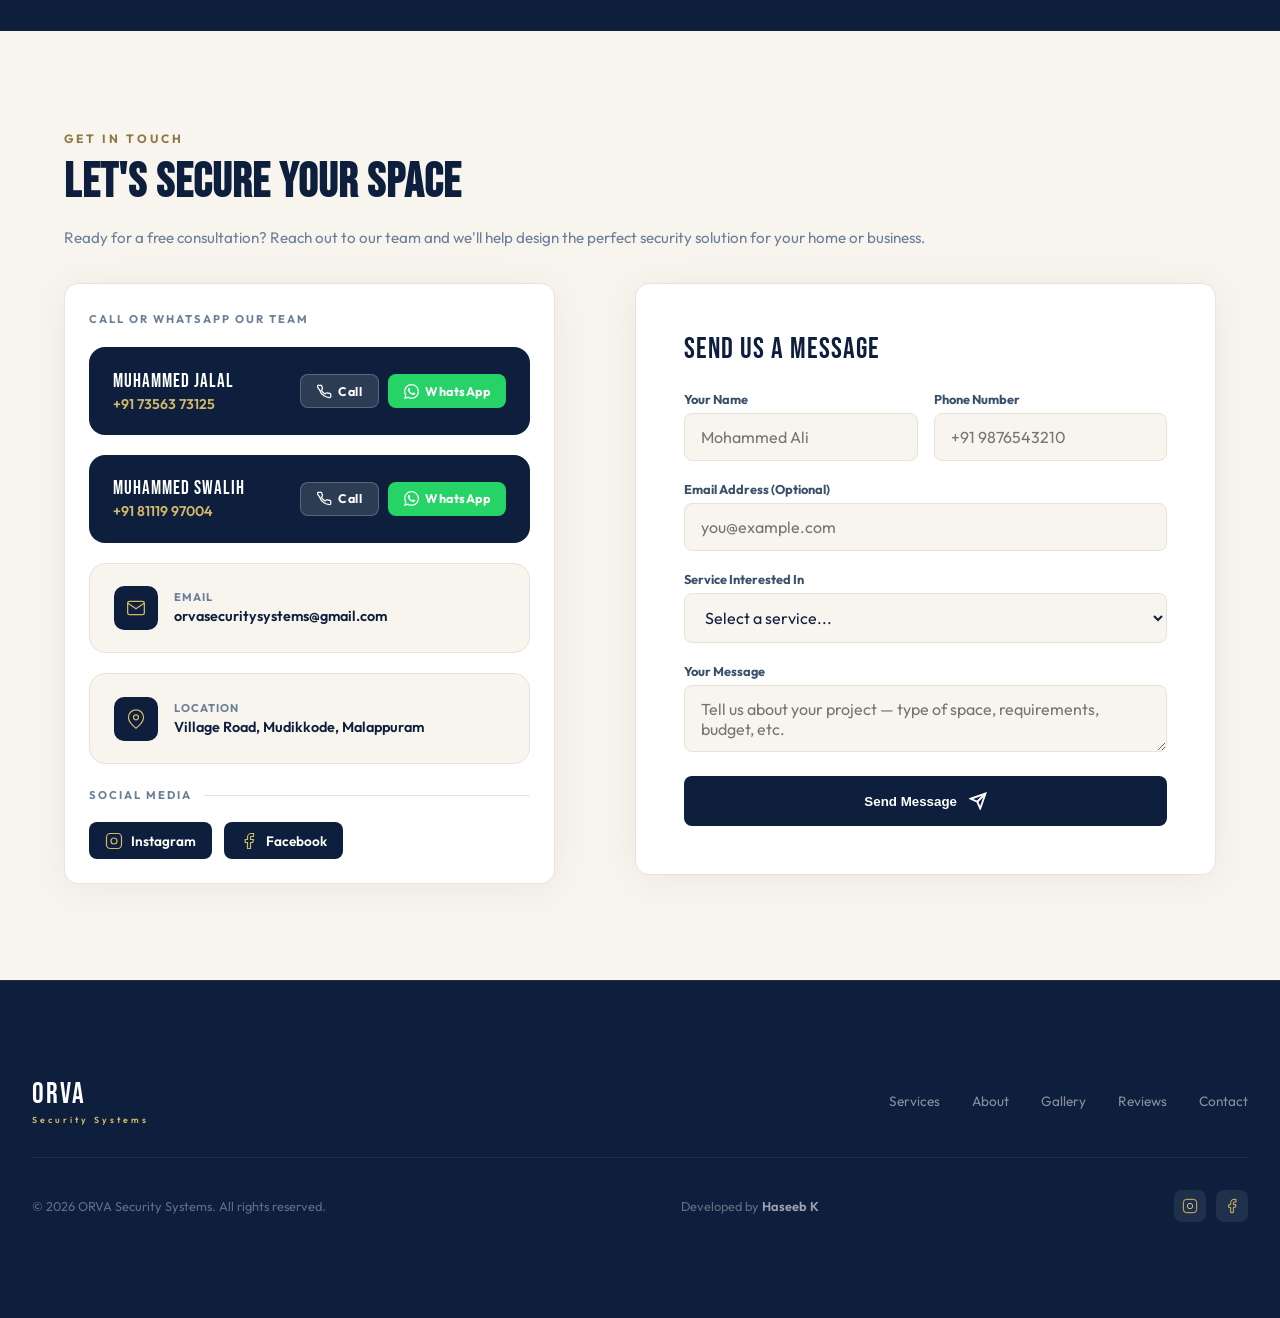
==== commit e772039c: "changed hero" ====
--- a/index.html
+++ b/index.html
@@ -58,7 +58,7 @@
     <div class="hero-content">
       <div class="hero-badge">Professional Security Solutions</div>
       <h1 class="hero-title">
-        Protecting What<br><em>Matters Most</em>
+        Elevating Security.<br><em>Effortlessly</em>
       </h1>
       <p class="hero-sub">
         Professional CCTV installation, intelligent home automation, and reliable networking solutions — delivered with expertise across Malappuram and beyond.
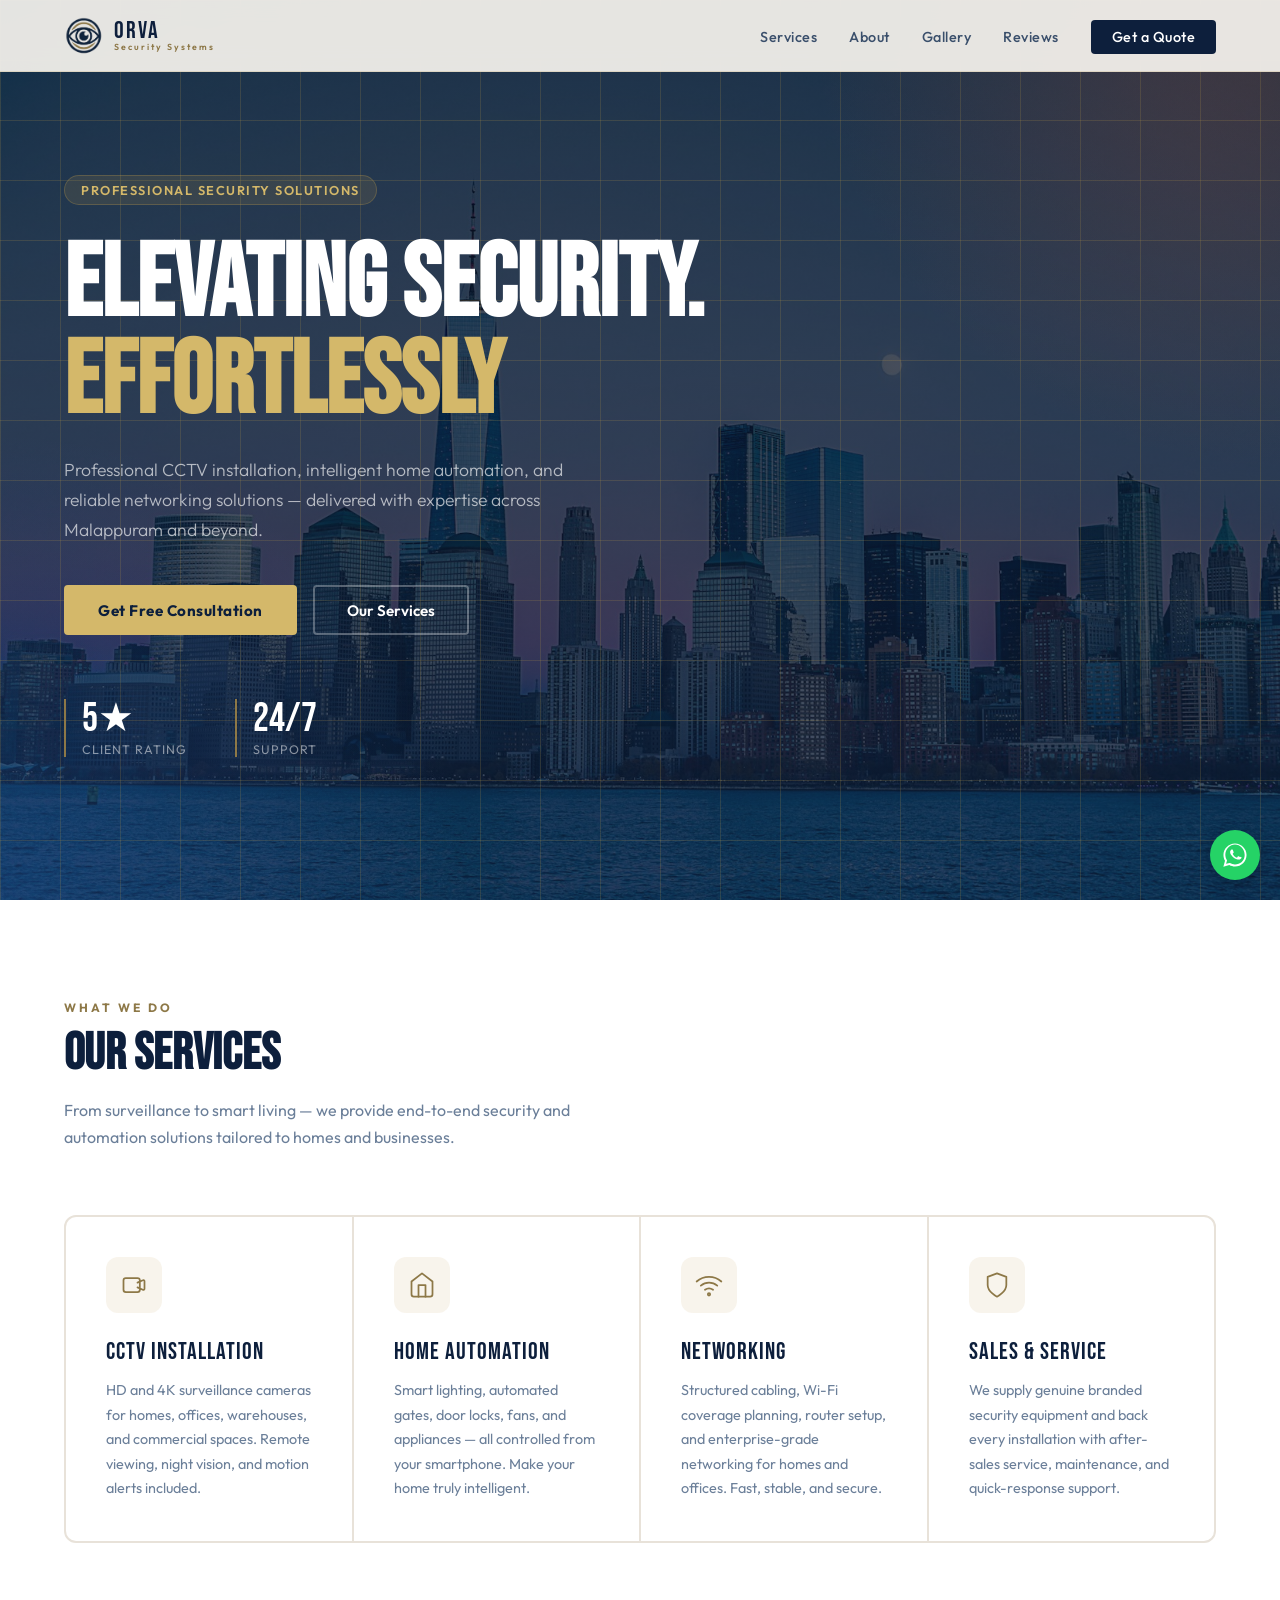
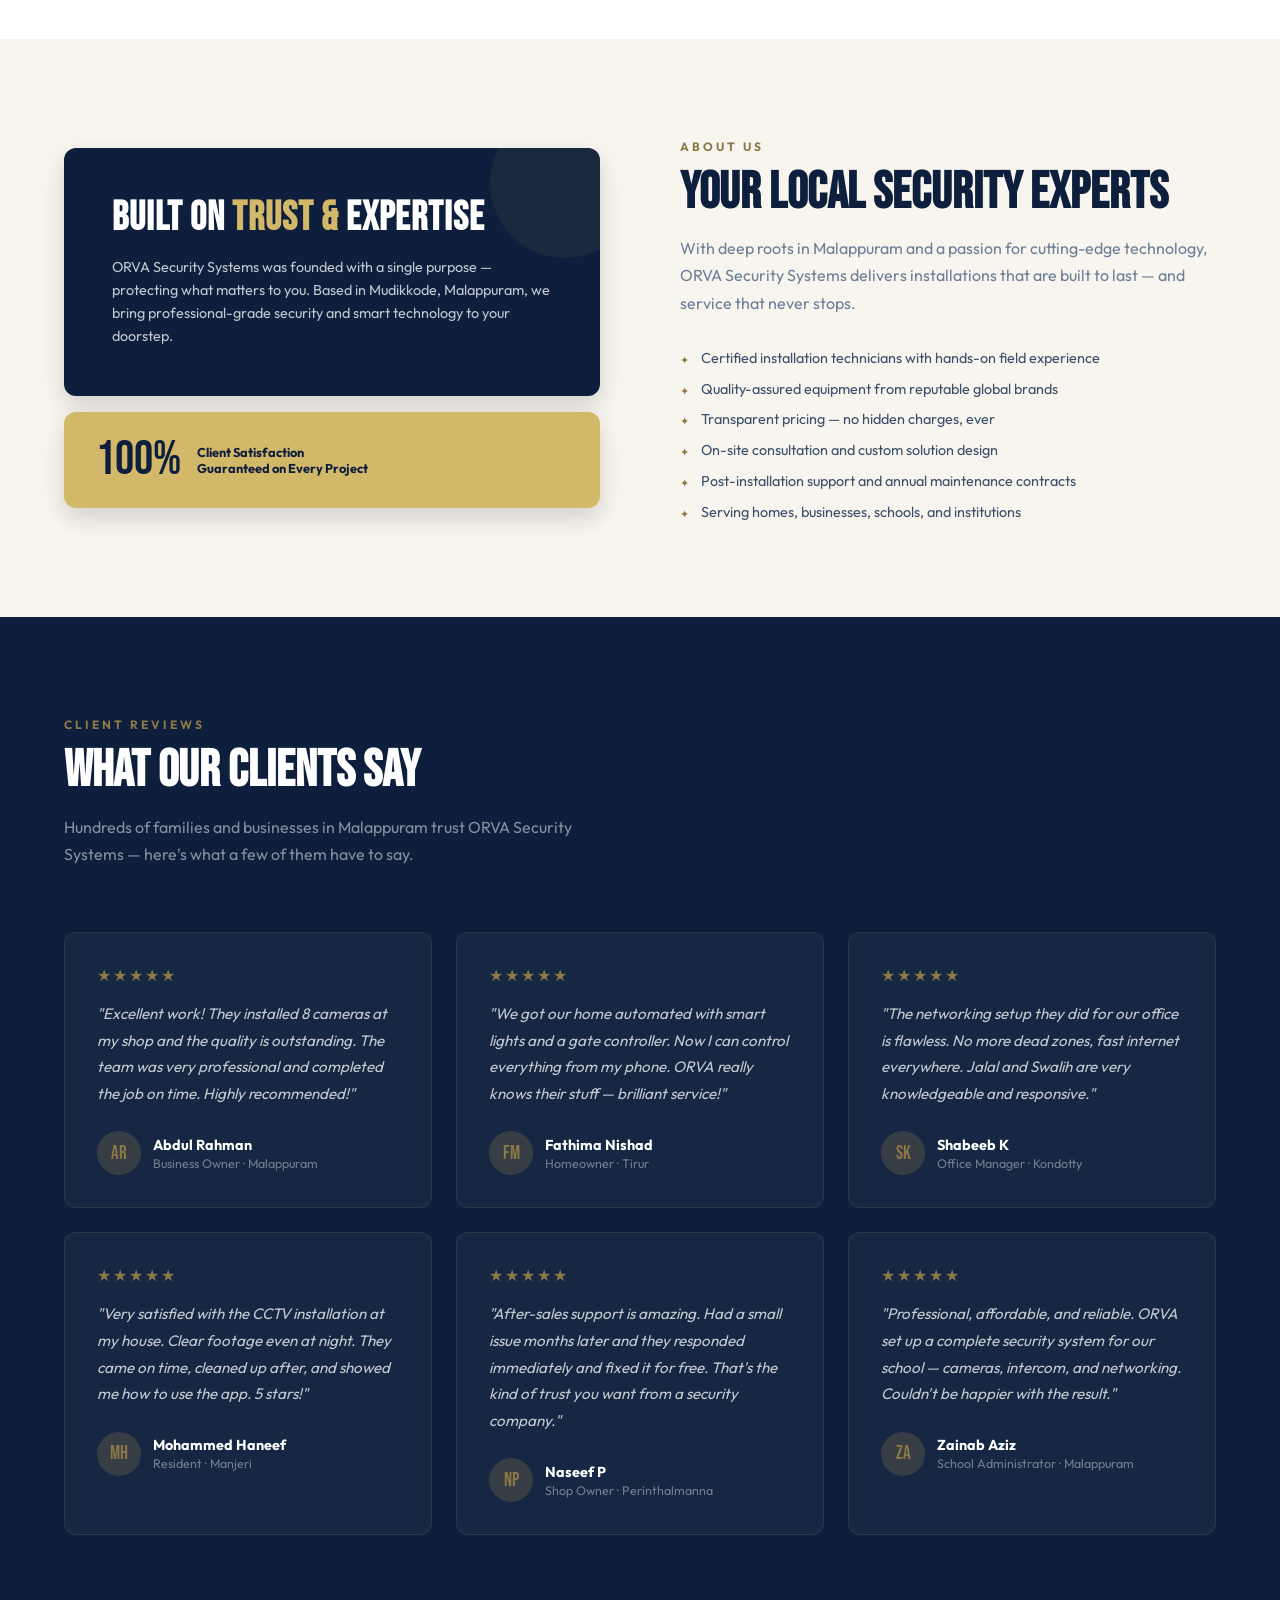
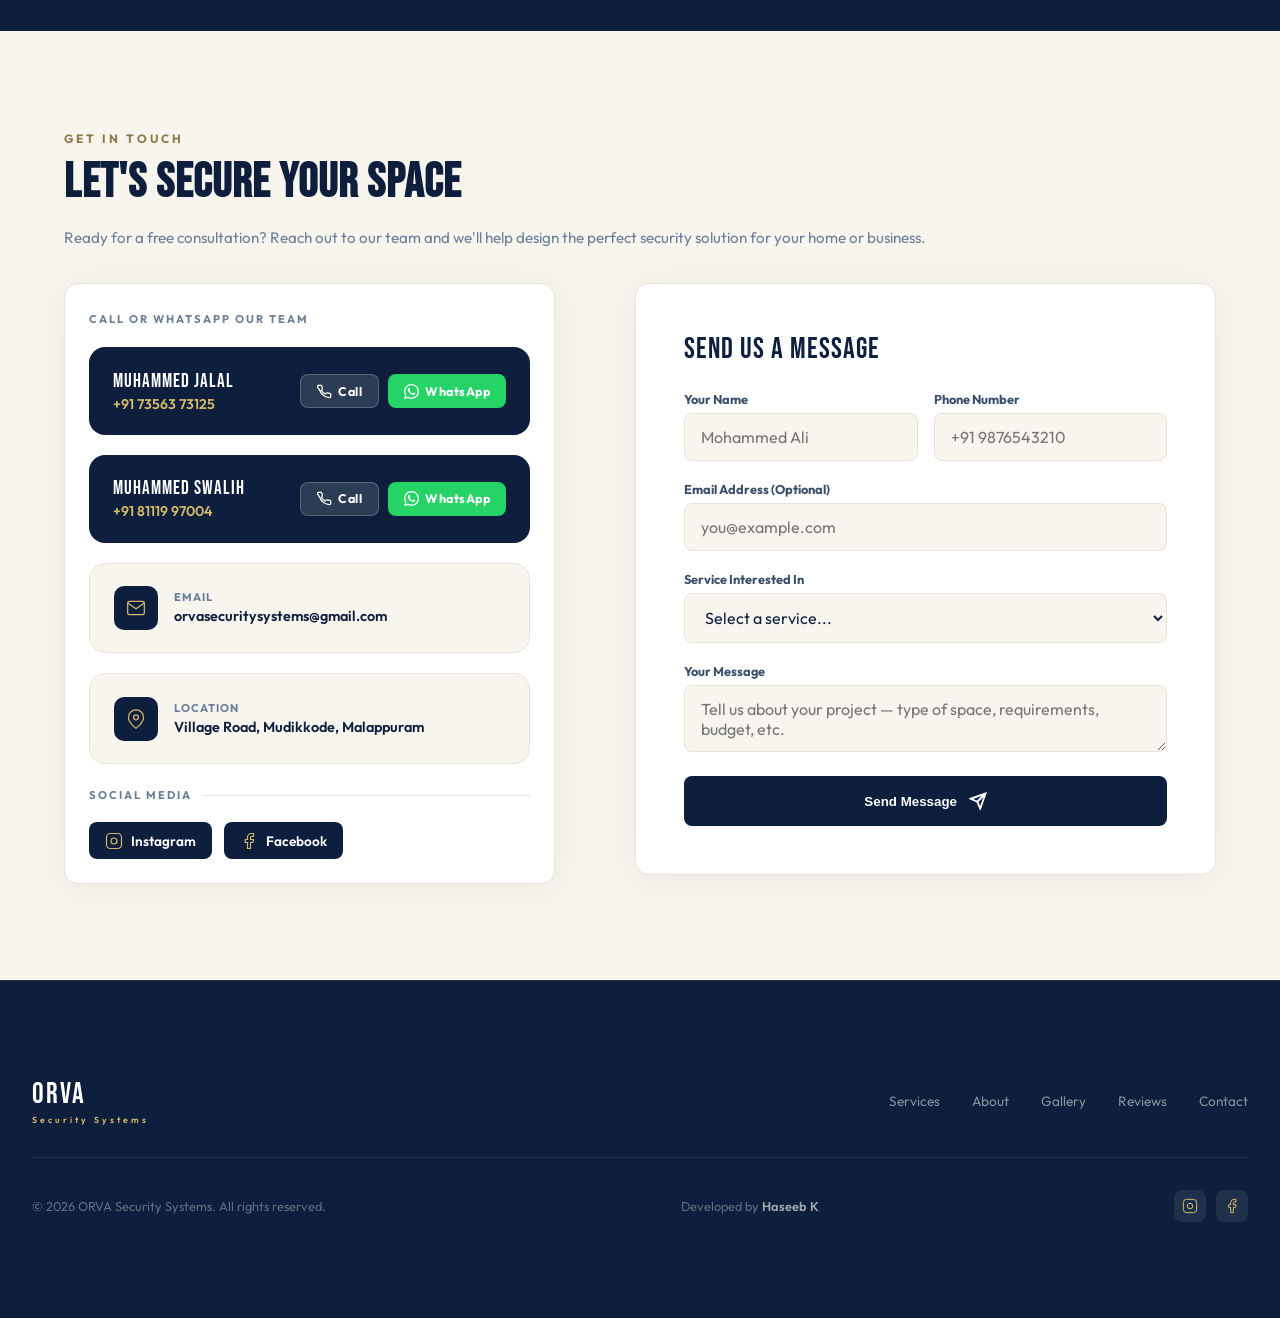
==== commit c81264a8: "update index.html" ====
--- a/index.html
+++ b/index.html
@@ -382,12 +382,12 @@
           <div class="social-divider">
             <span>Social Media</span>
           </div>
-          <div class="social-icons">
-            <a href="https://instagram.com/yourhandle" target="_blank" rel="noopener" aria-label="Instagram" class="social-icon-btn">
+          <div class="social-icons reveal reveal-left">
+            <a href="https://instagram.com/orvasecuritysystems" target="_blank" rel="noopener" aria-label="Instagram" class="social-icon-btn">
               <svg viewBox="0 0 24 24"><rect x="2" y="2" width="20" height="20" rx="5"/><circle cx="12" cy="12" r="4"/><circle cx="17.5" cy="6.5" r="1" fill="currentColor" stroke="none"/></svg>
               <span>Instagram</span>
             </a>
-            <a href="https://facebook.com/yourpage" target="_blank" rel="noopener" aria-label="Facebook" class="social-icon-btn">
+            <a href="https://facebook.com/orvasecuritysystems" target="_blank" rel="noopener" aria-label="Facebook" class="social-icon-btn">
               <svg viewBox="0 0 24 24"><path d="M18 2h-3a5 5 0 00-5 5v3H7v4h3v8h4v-8h3l1-4h-4V7a1 1 0 011-1h3z"/></svg>
               <span>Facebook</span>
             </a>
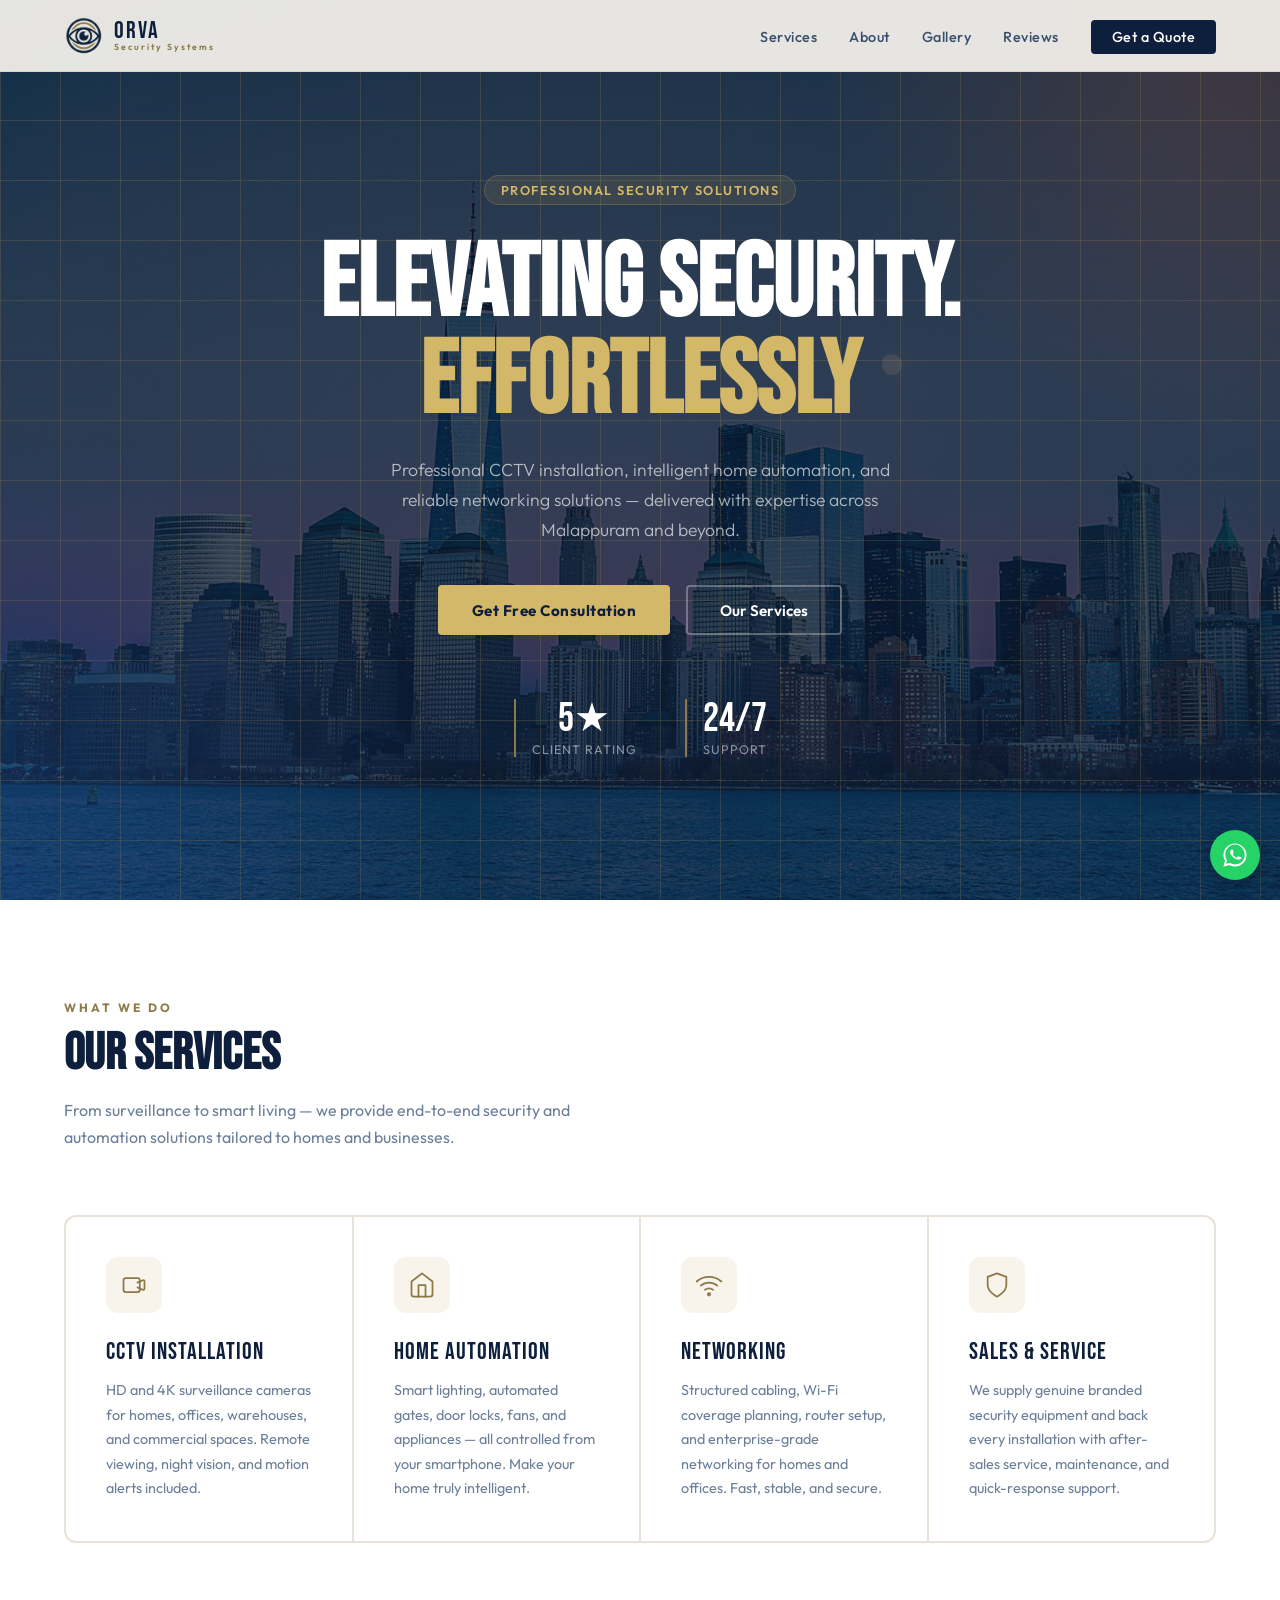
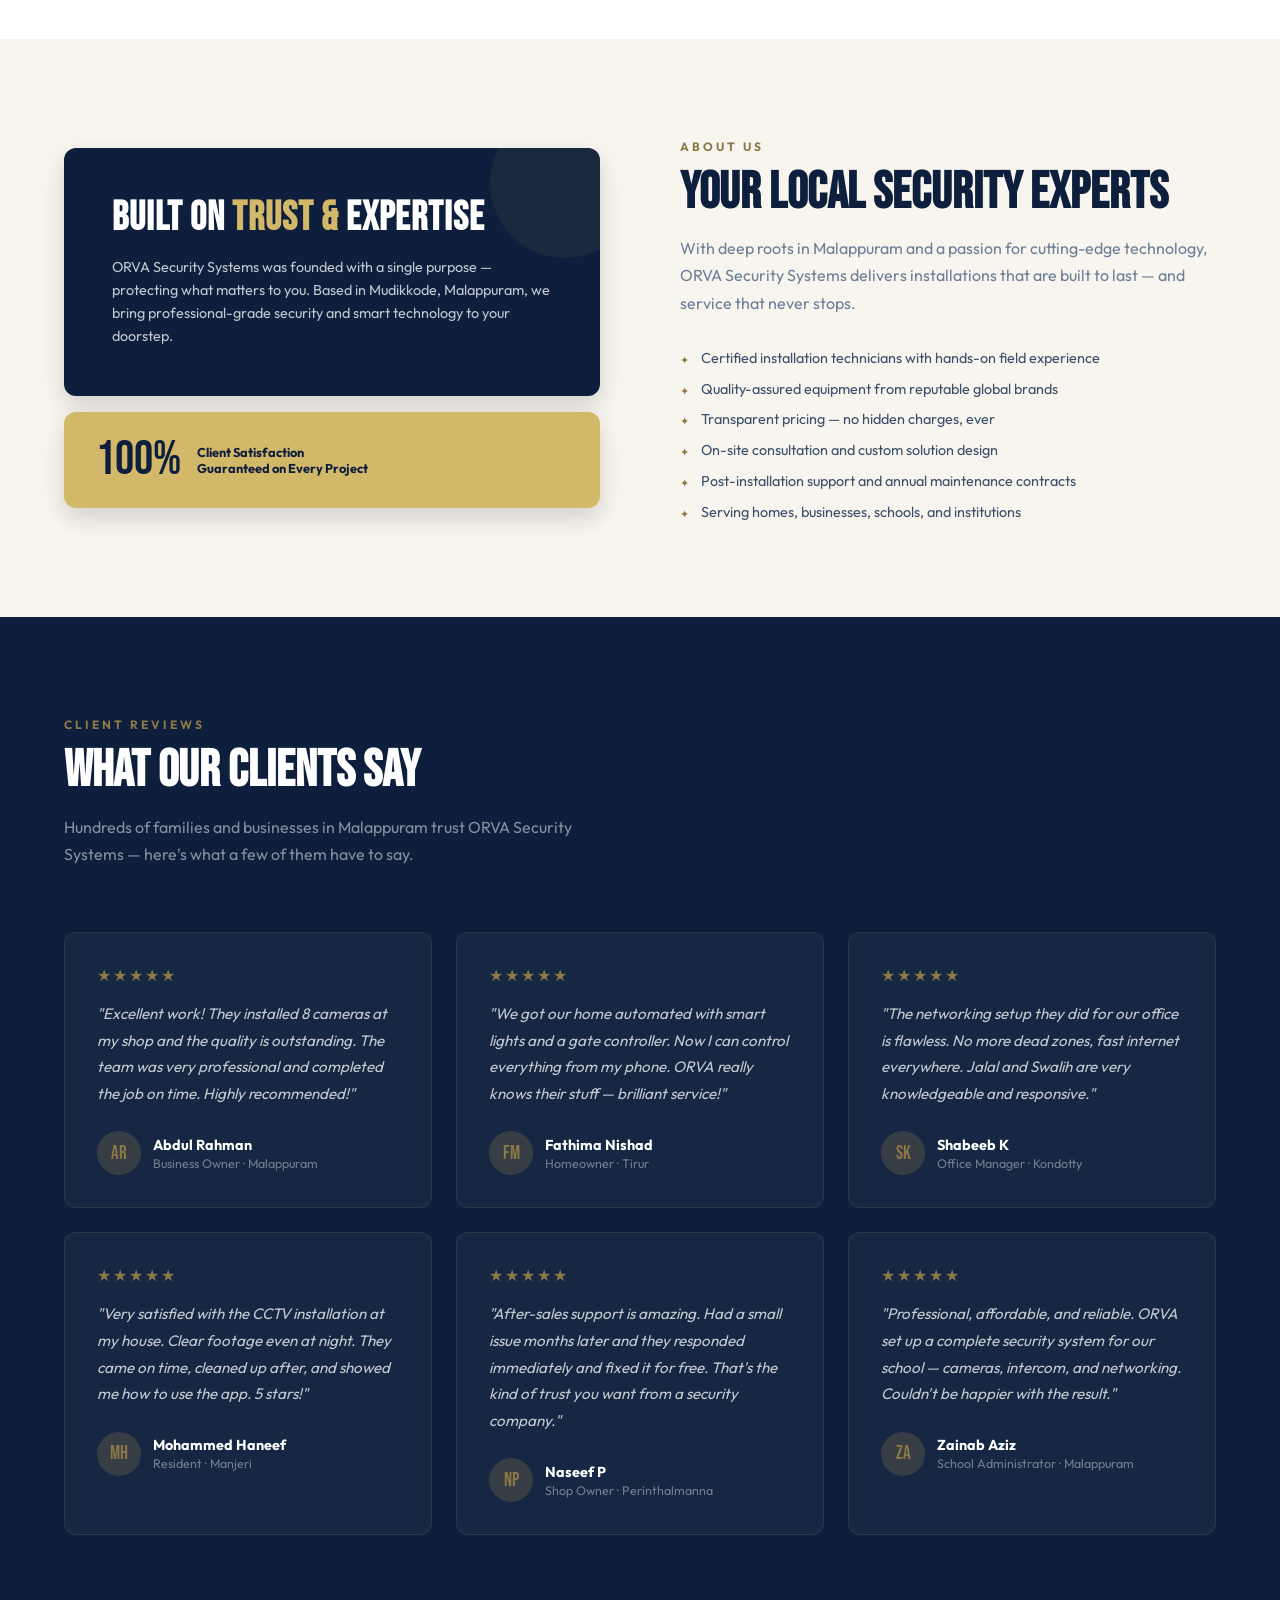
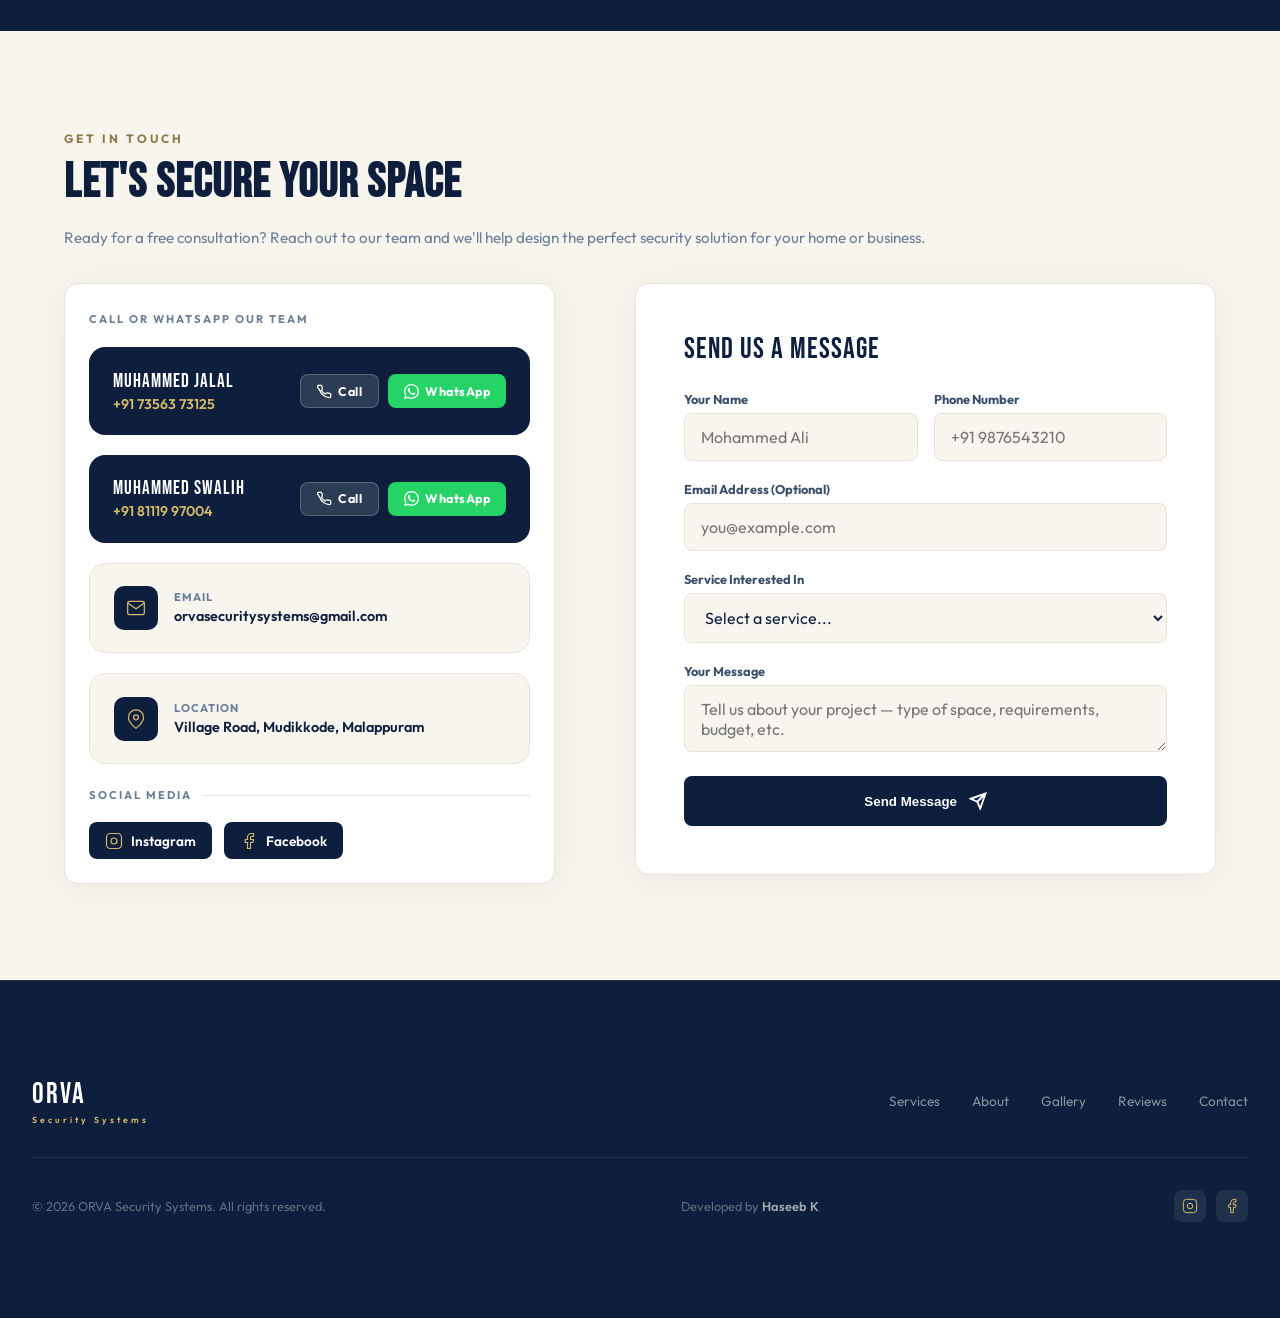
==== commit 15f1f374: "Make hero to centre" ====
--- a/index.html
+++ b/index.html
@@ -77,13 +77,6 @@
           <div class="stat-label">Support</div>
         </div>
       </div>
-    </div>
-    <div class="hero-visual">
-      <!--
-      <div class="hero-eye-ring">
-        <img src="logo.png" alt="Logo" />
-      </div>
-      -->
     </div>
   </section>
 
--- a/style.css
+++ b/style.css
@@ -142,8 +142,11 @@
     min-height: 100vh;
     position: relative;
     overflow: hidden;
-    display: flex; align-items: center;
+    display: flex; 
+    align-items: center;
+    justify-content: center;
     padding: 6rem 5% 4rem;
+    text-align: center;
   }
   
   .hero::before {
@@ -170,7 +173,15 @@
     }
 
 
-    .hero-content { position: relative; z-index: 2; max-width: 700px; }
+    .hero-content {
+      position: relative;
+      z-index: 2;
+      max-width: 900px;
+      margin: 0 auto;
+      display: flex;
+      flex-direction: column;
+      align-items: center;
+      }
 
     .hero-badge {
       display: inline-flex; align-items: center; gap: 8px;
@@ -203,7 +214,9 @@
     }
 
     .hero-btns {
-      display: flex; gap: 1rem; flex-wrap: wrap;
+      display: flex; gap: 1rem; 
+      flex-wrap: wrap;
+      justify-content: center;
       animation: fadeUp 0.8s 0.3s ease forwards;
     }
 
@@ -226,7 +239,9 @@
     .btn-outline:hover { border-color: var(--white); }
 
     .hero-stats {
-      display: flex; gap: 3rem; margin-top: 4rem;
+      display: flex; gap: 3rem; 
+      margin-top: 4rem;
+      justify-content: center;
     }
 
     .stat { border-left: 2px solid var(--gold); padding-left: 1rem; }
